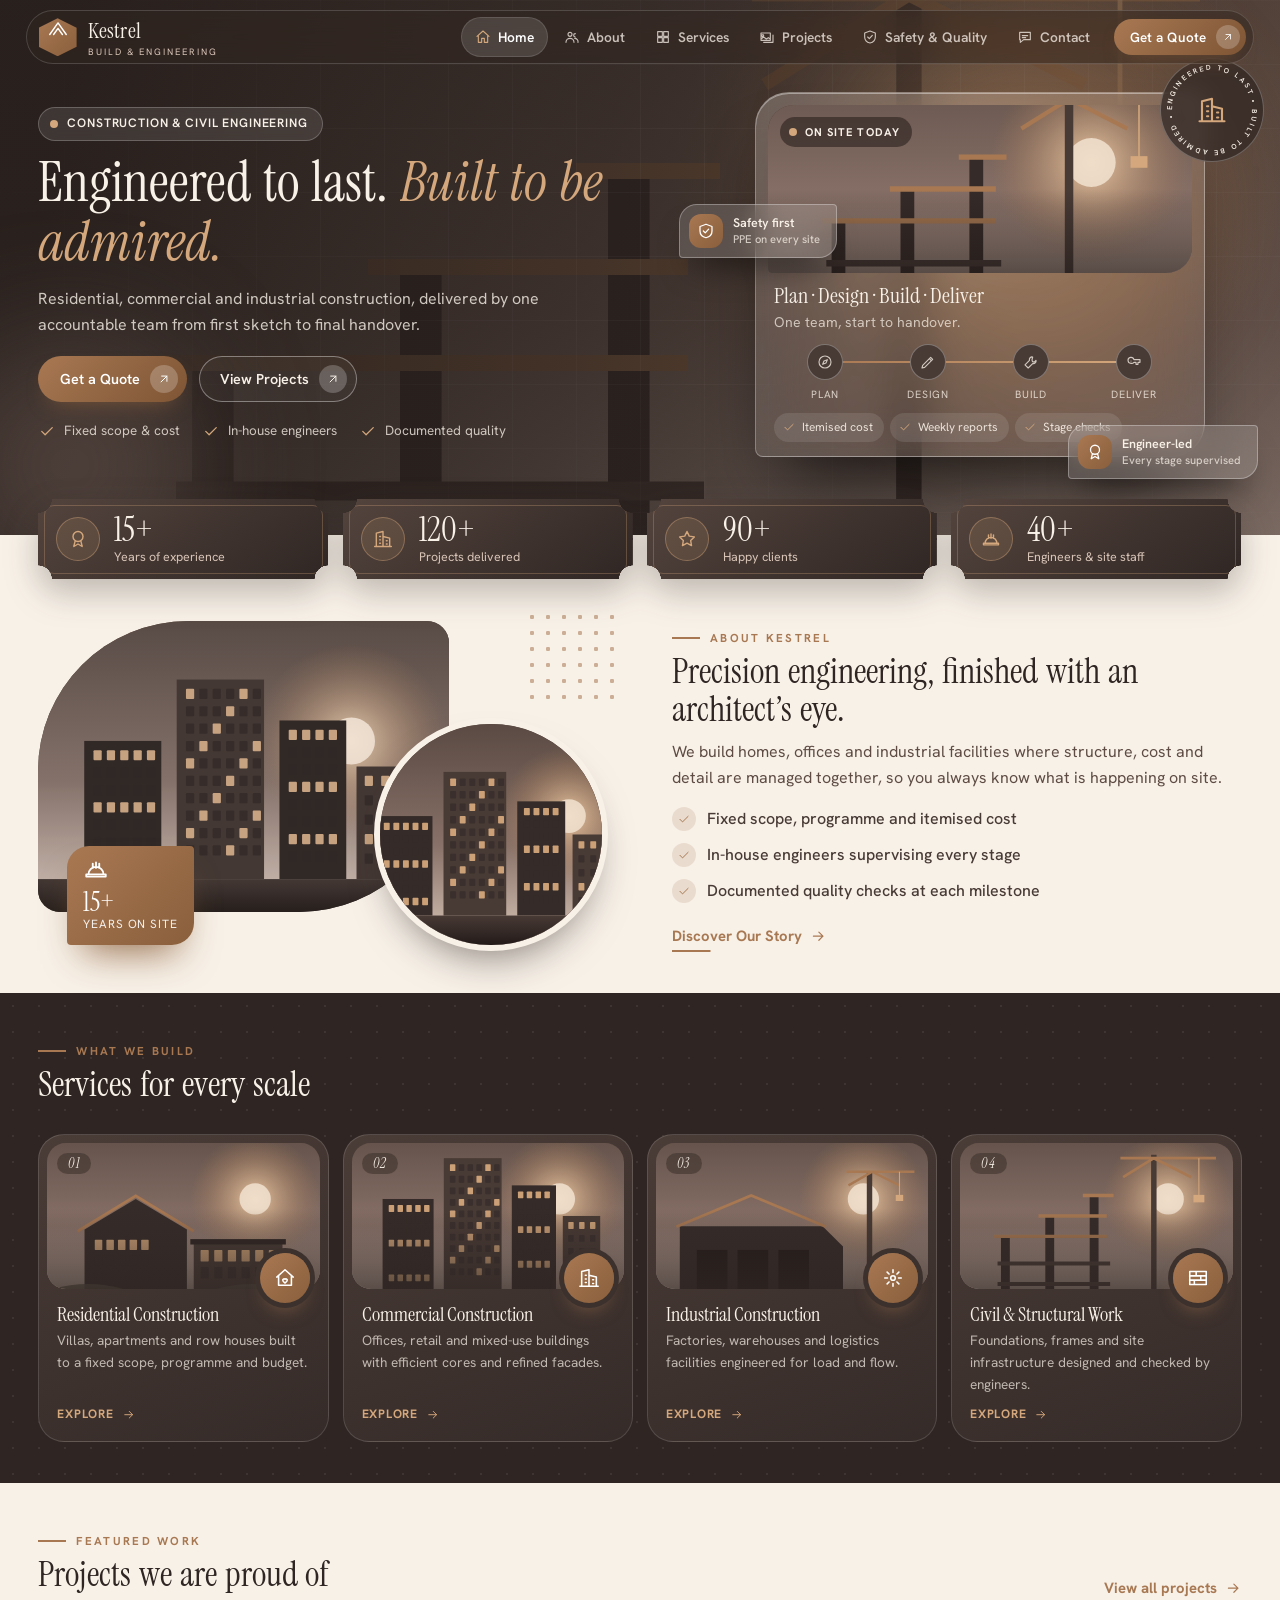
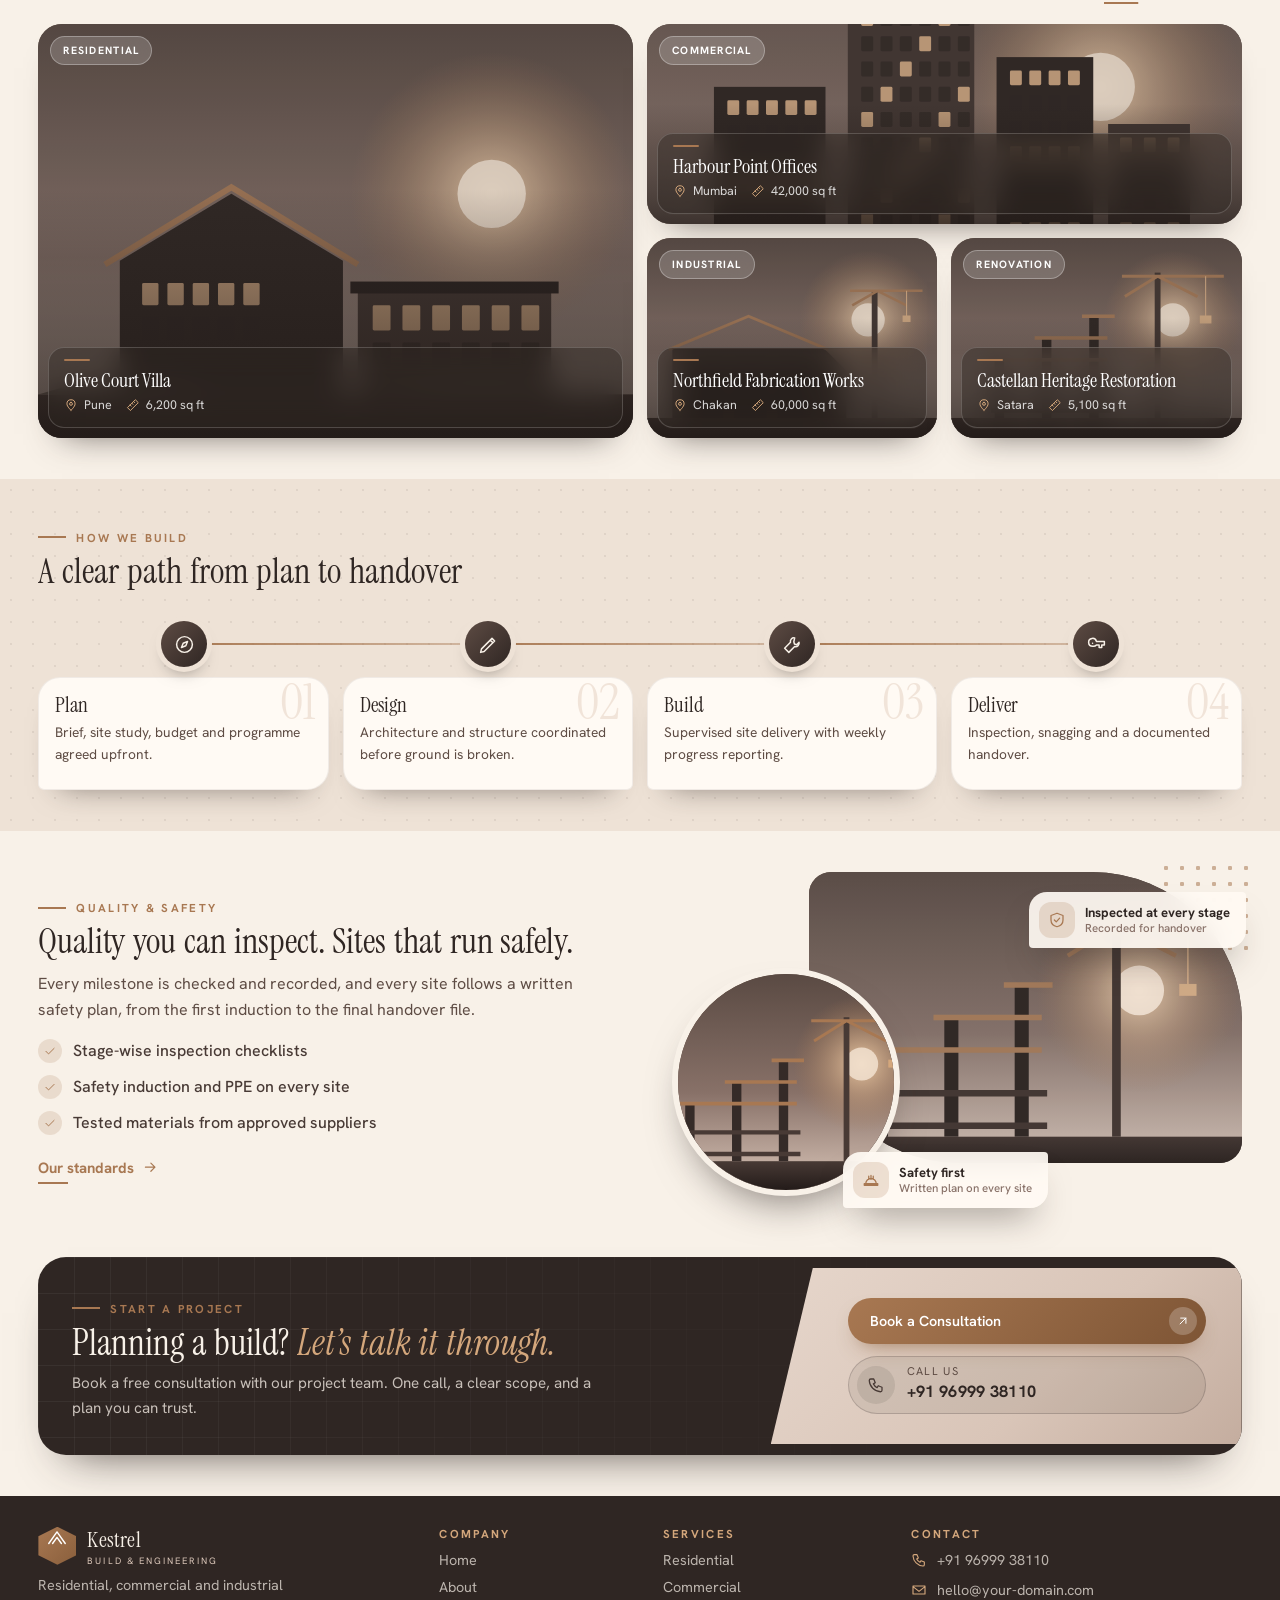
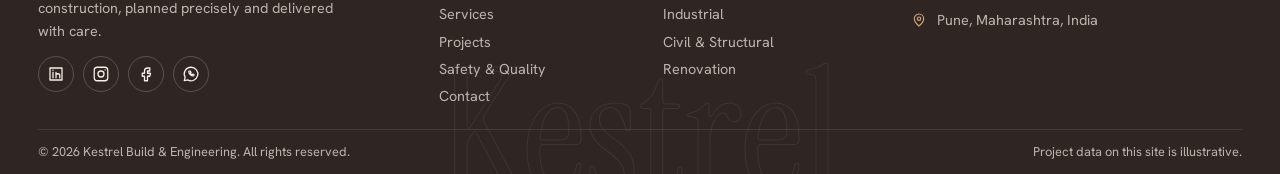
==== index.html @ 5b008725 "first commit" ====
<!DOCTYPE html>
<html lang="en"><head><meta charset="utf-8"><meta name="viewport" content="width=device-width,initial-scale=1">
<title>Premium Construction &amp; Civil Engineering | Kestrel Build &amp; Engineering</title><meta name="description" content="Kestrel Build delivers residential, commercial and industrial construction with engineering precision.">
<meta name="theme-color" content="#2F2623"><link rel="icon" href="assets/icons/favicon.svg" type="image/svg+xml">
<link rel="preconnect" href="https://fonts.googleapis.com"><link rel="preconnect" href="https://fonts.gstatic.com" crossorigin>
<link href="https://fonts.googleapis.com/css2?family=Hanken+Grotesk:wght@400;500;600;700&amp;family=Instrument+Serif:ital@0;1&amp;display=swap" rel="stylesheet">
<link rel="stylesheet" href="css/style.css"><link rel="stylesheet" href="css/responsive.css"></head>
<body data-page="index"><div id="site-header"></div><main id="main">
<section class="hero"><div class="hero-bg bp" data-drift><img data-ld src="https://images.unsplash.com/photo-1541888946425-d81bb19240f5?auto=format&fit=crop&w=1800&q=80" alt="Construction site with a crane at dusk" fetchpriority="high"></div><i class="orb o1"></i><i class="orb o2"></i>
<div class="w hero-g"><div class="hero-tx"><span class="pill"><i class="dot"></i>Construction &amp; Civil Engineering</span>
<h1 data-split>Engineered to last. <em>Built to be admired.</em></h1>
<p>Residential, commercial and industrial construction, delivered by one accountable team from first sketch to final handover.</p>
<div class="row"><a class="btn" href="contact.html">Get a Quote <i class="bi bi-arrow-up-right"></i></a><a class="btn o" href="projects.html">View Projects <i class="bi bi-arrow-up-right"></i></a></div>
<ul class="hl"><li><i class="bi bi-check2"></i>Fixed scope &amp; cost</li><li><i class="bi bi-check2"></i>In-house engineers</li><li><i class="bi bi-check2"></i>Documented quality</li></ul></div>
<div class="hv"><div class="ring"><svg class="t" viewBox="0 0 120 120" aria-hidden="true"><defs><path id="rp" d="M60,60 m-47,0 a47,47 0 1,1 94,0 a47,47 0 1,1 -94,0"/></defs><text><textPath href="#rp" textLength="290">ENGINEERED TO LAST • BUILT TO BE ADMIRED •</textPath></text></svg><i class="bi bi-buildings"></i></div>
<aside class="hc" data-tilt><div class="hci bp"><img data-ld src="https://images.unsplash.com/photo-1581094794329-c8112a89af12?auto=format&fit=crop&w=800&q=80" alt="Engineers reviewing plans on site" class="fill"><span class="live"><i class="dot"></i>On site today</span></div>
<div class="hcb"><h3>Plan &middot; Design &middot; Build &middot; Deliver</h3><p>One team, start to handover.</p>
<div class="trk"><span><i class="bi bi-compass"></i>Plan</span><span><i class="bi bi-pencil-ruler"></i>Design</span><span><i class="bi bi-tools"></i>Build</span><span><i class="bi bi-key"></i>Deliver</span></div>
<ul class="chs"><li><i class="bi bi-check2"></i>Itemised cost</li><li><i class="bi bi-check2"></i>Weekly reports</li><li><i class="bi bi-check2"></i>Stage checks</li></ul></div></aside>
<div class="fc f1"><i class="bi bi-shield-check"></i><div>Safety first<small>PPE on every site</small></div></div><div class="fc f2"><i class="bi bi-award"></i><div>Engineer-led<small>Every stage supervised</small></div></div></div></div></section>
<section class="stats"><div class="w"><div class="sg"><div class="st" data-r><i class="bi bi-award"></i><div><b data-count="15" data-suffix="+">0</b><span>Years of experience</span></div></div><div class="st" data-r><i class="bi bi-buildings"></i><div><b data-count="120" data-suffix="+">0</b><span>Projects delivered</span></div></div><div class="st" data-r><i class="bi bi-star"></i><div><b data-count="90" data-suffix="+">0</b><span>Happy clients</span></div></div><div class="st" data-r><i class="bi bi-hard-hat"></i><div><b data-count="40" data-suffix="+">0</b><span>Engineers &amp; site staff</span></div></div></div></div></section><section class="sec"><div class="w two"><div class="cm"><div class="m bp" data-r><img data-ld src="https://images.unsplash.com/photo-1503387762-592deb58ef4e?auto=format&fit=crop&w=900&q=80" alt="Construction team reviewing a building site" loading="lazy"></div><div class="s bp" data-r><img data-ld src="https://images.unsplash.com/photo-1531834685032-c34bf0d84c77?auto=format&fit=crop&w=500&q=80" alt="Scaffolding and steel on a building site" loading="lazy"></div><div class="bdg"><i class="bi bi-hard-hat"></i><b>15+</b><small>Years on site</small></div></div>
<div><span class="eb">About Kestrel</span><h2 data-split>Precision engineering, finished with an architect&rsquo;s eye.</h2>
<p>We build homes, offices and industrial facilities where structure, cost and detail are managed together, so you always know what is happening on site.</p>
<ul class="tk"><li><i class="bi bi-check2"></i> Fixed scope, programme and itemised cost</li><li><i class="bi bi-check2"></i> In-house engineers supervising every stage</li><li><i class="bi bi-check2"></i> Documented quality checks at each milestone</li></ul><a class="lnk" href="about.html">Discover Our Story <i class="bi bi-arrow-right"></i></a></div></div></section>
<section class="sec dk"><div class="w"><div class="hd"><div><span class="eb">What we build</span><h2 data-split>Services for every scale</h2></div></div><ul class="sh"><li class="sc" data-r><a href="services.html"><span class="im bp"><img data-ld src="https://images.unsplash.com/photo-1600585154340-be6161a56a0c?auto=format&fit=crop&w=600&q=80" alt="Modern residential villa" loading="lazy"><em class="no">01</em></span><span class="ic"><i class="bi bi-house-heart"></i></span><h3>Residential Construction</h3><p>Villas, apartments and row houses built to a fixed scope, programme and budget.</p><span class="go">Explore <i class="bi bi-arrow-right"></i></span></a></li><li class="sc" data-r><a href="services.html"><span class="im bp"><img data-ld src="https://images.unsplash.com/photo-1486406146926-c627a92ad1ab?auto=format&fit=crop&w=600&q=80" alt="Glass commercial towers" loading="lazy"><em class="no">02</em></span><span class="ic"><i class="bi bi-buildings"></i></span><h3>Commercial Construction</h3><p>Offices, retail and mixed-use buildings with efficient cores and refined facades.</p><span class="go">Explore <i class="bi bi-arrow-right"></i></span></a></li><li class="sc" data-r><a href="services.html"><span class="im bp"><img data-ld src="https://images.unsplash.com/photo-1565008447742-97f6f38c985c?auto=format&fit=crop&w=600&q=80" alt="Industrial steel structure" loading="lazy"><em class="no">03</em></span><span class="ic"><i class="bi bi-gear-wide-connected"></i></span><h3>Industrial Construction</h3><p>Factories, warehouses and logistics facilities engineered for load and flow.</p><span class="go">Explore <i class="bi bi-arrow-right"></i></span></a></li><li class="sc" data-r><a href="services.html"><span class="im bp"><img data-ld src="https://images.unsplash.com/photo-1504307651254-35680f356dfd?auto=format&fit=crop&w=600&q=80" alt="Civil works on site" loading="lazy"><em class="no">04</em></span><span class="ic"><i class="bi bi-bricks"></i></span><h3>Civil & Structural Work</h3><p>Foundations, frames and site infrastructure designed and checked by engineers.</p><span class="go">Explore <i class="bi bi-arrow-right"></i></span></a></li></ul></div></section><section class="sec"><div class="w"><div class="hd"><div><span class="eb">Featured work</span><h2 data-split>Projects we are proud of</h2></div><a class="lnk" href="projects.html">View all projects <i class="bi bi-arrow-right"></i></a></div><div class="pf" id="pfeat"></div></div></section><section class="sec band2"><div class="w"><div class="hd"><div><span class="eb">How we build</span><h2 data-split>A clear path from plan to handover</h2></div></div><div class="flow" style="--n:4"><div class="fs" style="--i:0"><div class="nm"><i class="bi bi-compass"></i></div><div class="fcd sp"><span class="big">01</span><h3>Plan</h3><p>Brief, site study, budget and programme agreed upfront.</p></div></div><div class="fs" style="--i:1"><div class="nm"><i class="bi bi-pencil-ruler"></i></div><div class="fcd sp"><span class="big">02</span><h3>Design</h3><p>Architecture and structure coordinated before ground is broken.</p></div></div><div class="fs" style="--i:2"><div class="nm"><i class="bi bi-tools"></i></div><div class="fcd sp"><span class="big">03</span><h3>Build</h3><p>Supervised site delivery with weekly progress reporting.</p></div></div><div class="fs end" style="--i:3"><div class="nm"><i class="bi bi-key"></i></div><div class="fcd sp"><span class="big">04</span><h3>Deliver</h3><p>Inspection, snagging and a documented handover.</p></div></div></div></div></section><section class="sec"><div class="w two"><div><span class="eb">Quality &amp; safety</span><h2 data-split>Quality you can inspect. Sites that run safely.</h2>
<p>Every milestone is checked and recorded, and every site follows a written safety plan, from the first induction to the final handover file.</p>
<ul class="tk"><li><i class="bi bi-check2"></i> Stage-wise inspection checklists</li><li><i class="bi bi-check2"></i> Safety induction and PPE on every site</li><li><i class="bi bi-check2"></i> Tested materials from approved suppliers</li></ul><a class="lnk" href="safety-quality.html">Our standards <i class="bi bi-arrow-right"></i></a></div>
<div class="cm v4"><div class="m bp" data-r><img data-ld src="https://images.unsplash.com/photo-1534237710431-e2fc698436d0?auto=format&fit=crop&w=900&q=80" alt="Site worker in a safety helmet" loading="lazy"></div><div class="s bp" data-r><img data-ld src="https://images.unsplash.com/photo-1581091226825-a6a2a5aee158?auto=format&fit=crop&w=500&q=80" alt="Technician checking materials" loading="lazy"></div><div class="fchip" style="right:-4px;top:6%"><i class="bi bi-shield-check"></i><div>Inspected at every stage<small>Recorded for handover</small></div></div><div class="fchip" style="left:30%;bottom:-6px;animation-delay:-3s"><i class="bi bi-hard-hat"></i><div>Safety first<small>Written plan on every site</small></div></div></div></div></section>
<div data-cta></div>
<dialog class="pm" id="pm" aria-labelledby="pm-t"><div class="pm-in"><button class="x" id="pm-x" aria-label="Close project details"><i class="bi bi-x-lg"></i></button><div class="im bp"><img id="pm-img" src="assets/images/placeholder.svg" alt=""><span class="ct" id="pm-c2"></span></div><div class="pm-tx"><span class="eb in" id="pm-c"></span><h2 id="pm-t"></h2><p id="pm-d"></p><div class="tls"><div class="tl"><i class="bi bi-geo-alt"></i><span>Location<b id="pm-l"></b></span></div><div class="tl"><i class="bi bi-rulers"></i><span>Built area<b id="pm-a"></b></span></div><div class="tl"><i class="bi bi-hard-hat"></i><span>Scope of work<b id="pm-s"></b></span></div></div><a class="btn" href="contact.html">Discuss a Similar Project <i class="bi bi-arrow-up-right"></i></a></div></div></dialog></main><div id="site-footer"></div>
<script src="js/main.js"></script>
<script src="js/projects.js"></script>
</body></html>
---- css/style.css ----
/* Kestrel Build & Engineering — Vanilla / Dusty Rose / Bronze theme
   Palette: Vanilla #F8F1E8, Dusty rose #D9C5B8, Mauve taupe #887168, Bronze #A87852 (dark tones derived from mauve taupe) */
:root{--e:#2F2623;--e2:#483A35;--e3:#5E4C44;--t:#887168;--g:#D9C5B8;--c:#F8F1E8;--c2:#EEE2D6;--a:#A87852;--a2:#D4A77C;--w:1400px;--r:cubic-bezier(.22,1,.36,1);--sp:clamp(28px,3.2vw,44px)}
*,*::before,*::after{box-sizing:border-box;margin:0;padding:0}
html{scroll-behavior:smooth;-webkit-text-size-adjust:100%}
body{font-family:'Hanken Grotesk',system-ui,-apple-system,Segoe UI,sans-serif;background:var(--c);color:var(--e3);line-height:1.62;overflow-x:hidden;-webkit-font-smoothing:antialiased}
img{display:block;max-width:100%}a{color:inherit;text-decoration:none}ul{list-style:none}button{font:inherit;color:inherit}
h1,h2,h3{font-family:'Instrument Serif',Georgia,'Times New Roman',serif;font-weight:400;line-height:1.1;color:var(--e)}
.w{max-width:var(--w);margin:0 auto;padding:0 clamp(16px,3vw,44px)}
.sk{position:absolute;left:-999px;top:8px;z-index:99;background:var(--a);color:#fff;padding:8px 14px;border-radius:8px}.sk:focus{left:8px}
.ico{display:inline-flex;width:1.1em;height:1.1em;flex:none}.ico svg{width:100%;height:100%}
.pgb{position:fixed;top:0;left:0;height:3px;width:100%;background:linear-gradient(90deg,var(--a),var(--a2));transform-origin:0 50%;transform:scaleX(var(--p,0));z-index:90}
/* image frames: blueprint fallback shows if a photo cannot load */
.bp{background-color:#3A2F2B;background-image:linear-gradient(rgba(255,255,255,.06) 1px,transparent 1px),linear-gradient(90deg,rgba(255,255,255,.06) 1px,transparent 1px),radial-gradient(circle at 30% 25%,rgba(168,120,82,.45),transparent 62%);background-size:26px 26px,26px 26px,100% 100%}
img[data-ld]{transition:opacity .7s,transform 1.1s var(--r),filter .6s}
.js img[data-ld]:not(.ok){opacity:0}
.fill{position:absolute;inset:0;width:100%;height:100%;object-fit:cover}
/* keyframes */
@keyframes up{from{opacity:0;translate:0 26px}to{opacity:1;translate:0 0}}
@keyframes rise{from{opacity:0;translate:0 34px}to{opacity:1;translate:0 0}}
@keyframes lft{from{opacity:0;translate:50px 0}to{opacity:1;translate:0 0}}
@keyframes float{0%,100%{translate:0 0}50%{translate:0 -12px}}
@keyframes spin{to{rotate:360deg}}
@keyframes pulse{0%{box-shadow:0 0 0 0 rgba(212,167,124,.7)}70%{box-shadow:0 0 0 12px rgba(212,167,124,0)}100%{box-shadow:0 0 0 0 rgba(212,167,124,0)}}
@keyframes pop{from{opacity:0;transform:translateY(30px) scale(.94)}to{opacity:1;transform:none}}
@keyframes sweep{from{width:0}to{width:100%}}
@keyframes drift{0%,100%{translate:0 0;scale:1}50%{translate:30px -24px;scale:1.12}}
/* buttons + links */
.btn{--tx:0px;--ty:0px;position:relative;display:inline-flex;align-items:center;justify-content:center;gap:10px;padding:12px 12px 12px 24px;border-radius:999px;border:0;background:linear-gradient(135deg,var(--a),#8A5F3C);color:#fff;font:600 .93rem 'Hanken Grotesk',sans-serif;cursor:pointer;overflow:hidden;transform:translate(var(--tx),var(--ty));transition:box-shadow .4s,transform .35s var(--r),border-color .3s,background .3s;box-shadow:0 12px 26px -12px rgba(168,120,82,.9)}
.btn .ico{width:30px;height:30px;padding:7px;border-radius:50%;background:rgba(255,255,255,.22);transition:transform .5s var(--r),background .3s}
.btn::after{content:"";position:absolute;inset:0;background:linear-gradient(105deg,transparent 35%,rgba(255,255,255,.42) 50%,transparent 65%);transform:translateX(-130%)}
.btn:hover::after{transform:translateX(130%);transition:transform .8s}
.btn:hover{box-shadow:0 18px 36px -12px rgba(168,120,82,1)}.btn:hover .ico{transform:rotate(45deg);background:rgba(255,255,255,.38)}
.btn.o{background:transparent;border:1.5px solid rgba(255,255,255,.38);color:var(--c);box-shadow:none;padding:11px 12px 11px 22px}
.btn.o:hover{background:rgba(255,255,255,.1);border-color:var(--a2)}
.btn.sm{padding:7px 7px 7px 18px;font-size:.84rem}.btn.sm .ico{width:26px;height:26px;padding:6px}
.btn:disabled{opacity:.7;cursor:wait}
.lnk{position:relative;display:inline-flex;align-items:center;gap:8px;font-weight:700;font-size:.93rem;color:var(--a);padding-bottom:4px}
.lnk::after{content:"";position:absolute;left:0;right:0;bottom:0;height:2px;background:currentColor;transform:scaleX(.25);transform-origin:0;transition:transform .5s var(--r)}
.lnk:hover::after{transform:none}.lnk .ico{transition:transform .4s var(--r)}.lnk:hover .ico{transform:translateX(6px)}
.eb{display:inline-flex;align-items:center;gap:10px;font:700 .72rem 'Hanken Grotesk',sans-serif;letter-spacing:.2em;text-transform:uppercase;color:var(--a);margin-bottom:10px}
.eb::before{content:"";width:28px;height:2px;background:currentColor;transform-origin:0;transition:transform .9s var(--r)}
.js .eb:not(.in)::before{transform:scaleX(0)}
.sw{display:inline-block;overflow:hidden;vertical-align:top;padding:0 .05em .14em 0;margin-bottom:-.14em}
.sw>span{display:inline-block;transition:transform .95s var(--r);transition-delay:calc(var(--i,0)*55ms)}
.js [data-split]:not(.in) .sw>span{transform:translateY(115%)}
/* reveal system (animation based so hover transforms never conflict) */
.js [data-r]:not(.in){opacity:0}
.js [data-r].in{animation:rise .9s var(--r) both;animation-delay:calc(var(--i,0)*90ms)}
/* ===== HEADER ===== */
.hdr{position:fixed;inset:12px 0 auto;z-index:70;display:flex;justify-content:center;padding:0 14px;pointer-events:none}
.nv{pointer-events:auto;display:flex;align-items:center;justify-content:space-between;gap:20px;width:min(1120px,100%);padding:7px 8px 7px 12px;border-radius:999px;background:rgba(47,38,35,.5);backdrop-filter:blur(18px) saturate(1.5);-webkit-backdrop-filter:blur(18px) saturate(1.5);border:1px solid rgba(255,255,255,.16);transition:background .4s,box-shadow .4s,padding .4s}
.hdr.s .nv{background:rgba(47,38,35,.92);box-shadow:0 18px 44px -14px rgba(0,0,0,.6);padding-block:5px}
.lg{display:flex;align-items:center;gap:11px;color:var(--c)}
.mk{display:grid;place-items:center;width:42px;height:42px;background:linear-gradient(135deg,var(--a),#8A5F3C);clip-path:polygon(50% 0,100% 25%,100% 75%,50% 100%,0 75%,0 25%);color:#fff;transition:transform .7s var(--r)}
.lg:hover .mk{transform:rotate(60deg)}.mk svg{width:22px;height:22px;transition:transform .7s var(--r)}.lg:hover .mk svg{transform:rotate(-60deg)}
.lg span{display:flex;flex-direction:column;line-height:1}.lg b{font:400 1.45rem 'Instrument Serif',serif;letter-spacing:.01em}.lg small{font-size:.58rem;letter-spacing:.22em;text-transform:uppercase;color:var(--g);margin-top:3px}
.lk{position:relative;display:flex;align-items:center;gap:2px}
.lk>a:not(.btn){position:relative;z-index:1;display:flex;align-items:center;gap:7px;padding:9px 14px;border-radius:999px;font-size:.86rem;font-weight:600;color:rgba(248,241,232,.76);transition:color .3s}
.lk>a:not(.btn) .ico{width:16px;height:16px;transition:transform .45s var(--r),color .3s}
.lk>a:not(.btn):hover,.lk>a.on{color:#fff}.lk>a:not(.btn):hover .ico{transform:translateY(-3px) rotate(-8deg);color:var(--a2)}.lk>a.on .ico{color:var(--a2)}
.ind{position:absolute;z-index:0;top:0;left:0;height:100%;border-radius:999px;background:rgba(255,255,255,.13);box-shadow:inset 0 0 0 1px rgba(255,255,255,.12);transition:left .5s var(--r),width .5s var(--r),opacity .3s;opacity:0;pointer-events:none}
.lk .btn{margin-left:8px}
.bg{display:none;position:relative;width:46px;height:46px;border-radius:50%;border:1px solid rgba(255,255,255,.22);background:rgba(255,255,255,.08);cursor:pointer}
.bg i{position:absolute;left:14px;right:14px;height:2px;border-radius:2px;background:var(--c);transition:transform .5s var(--r),top .5s var(--r)}.bg i:first-child{top:18px}.bg i:last-child{top:26px}
.bg[aria-expanded=true] i:first-child{top:22px;transform:rotate(45deg)}.bg[aria-expanded=true] i:last-child{top:22px;transform:rotate(-45deg)}
.mm{position:fixed;inset:0;z-index:60;display:flex;flex-direction:column;justify-content:center;gap:6px;padding:90px 30px 40px;background:radial-gradient(70% 50% at 100% 0,rgba(168,120,82,.3),transparent),var(--e);clip-path:circle(0 at calc(100% - 40px) 40px);visibility:hidden;transition:clip-path .8s var(--r),visibility 0s .8s}
.mm.o{clip-path:circle(150% at calc(100% - 40px) 40px);visibility:visible;transition:clip-path .8s var(--r)}
.mm>a:not(.btn){display:flex;align-items:center;gap:16px;padding:12px 4px;border-bottom:1px solid rgba(255,255,255,.1);font:400 1.9rem 'Instrument Serif',serif;color:var(--c);opacity:0;translate:0 24px;transition:opacity .5s,translate .6s var(--r),color .3s}
.mm>a .ico{width:30px;height:30px;padding:6px;border-radius:50%;background:rgba(168,120,82,.2);color:var(--a2)}
.mm.o>a{opacity:1;translate:0 0;transition-delay:calc(var(--i)*70ms + .25s)}.mm>a:hover,.mm>a[aria-current]{color:var(--a2)}
.mm .btn{margin-top:20px;align-self:flex-start}
/* ===== HERO (home) ===== */
.hero{position:relative;min-height:min(660px,90vh);display:flex;align-items:center;padding:116px 0 104px;color:var(--c);background:var(--e);overflow:hidden;isolation:isolate}
.hero-bg{position:absolute;inset:-5% 0;z-index:-4}.hero-bg img{width:100%;height:100%;object-fit:cover}
.hero::before{content:"";position:absolute;inset:0;z-index:-3;background:linear-gradient(100deg,rgba(38,30,27,.96) 6%,rgba(38,30,27,.78) 46%,rgba(38,30,27,.4)),radial-gradient(50% 70% at 88% 15%,rgba(168,120,82,.3),transparent 65%)}
.hero::after,.ph::after{content:"";position:absolute;inset:0;z-index:-2;background-image:linear-gradient(rgba(255,255,255,.045) 1px,transparent 1px),linear-gradient(90deg,rgba(255,255,255,.045) 1px,transparent 1px);background-size:64px 64px;-webkit-mask-image:radial-gradient(80% 90% at 70% 40%,#000,transparent);mask-image:radial-gradient(80% 90% at 70% 40%,#000,transparent)}
.orb{position:absolute;z-index:-2;border-radius:50%;filter:blur(60px);animation:drift 12s ease-in-out infinite;pointer-events:none}
.orb.o1{width:340px;height:340px;right:6%;top:8%;background:rgba(168,120,82,.35)}.orb.o2{width:260px;height:260px;left:-60px;bottom:-60px;background:rgba(136,113,104,.35);animation-delay:-5s}
.hero-g{position:relative;display:grid;grid-template-columns:1.1fr .9fr;gap:clamp(26px,4vw,60px);align-items:center}
.pill{display:inline-flex;align-items:center;gap:9px;padding:7px 15px 7px 12px;border-radius:999px;background:rgba(255,255,255,.1);border:1px solid rgba(255,255,255,.22);backdrop-filter:blur(8px);font-size:.76rem;font-weight:600;letter-spacing:.07em;text-transform:uppercase;color:var(--c);margin-bottom:16px}
.dot{width:8px;height:8px;border-radius:50%;background:var(--a2);animation:pulse 2s infinite}
.hero h1{font-size:clamp(2.5rem,5.3vw,4.45rem);color:var(--c);margin-bottom:16px}
.hero h1 em,.ph h1 em{font-style:italic;color:var(--a2)}
.hero-tx>p{max-width:510px;color:rgba(248,241,232,.8);font-size:1.04rem;margin-bottom:24px}
.hero-tx>.pill,.hero-tx>p,.hero-tx>.row,.hero-tx>.hl{animation:up .9s var(--r) both}
.hero-tx>.pill{animation-delay:.05s}.hero-tx>p{animation-delay:.55s}.hero-tx>.row{animation-delay:.7s}.hero-tx>.hl{animation-delay:.85s}
.row{display:flex;flex-wrap:wrap;gap:12px}
.hl{display:flex;flex-wrap:wrap;gap:8px 22px;margin-top:26px;font-size:.84rem;color:rgba(248,241,232,.78)}.hl li{display:flex;align-items:center;gap:8px}.hl .ico{color:var(--a2);width:18px;height:18px}
.hv{position:relative;display:flex;justify-content:center;perspective:1100px}
.hc{position:relative;width:min(100%,412px);padding:14px;border-radius:42px 8px 42px 8px;background:linear-gradient(160deg,rgba(255,255,255,.22),rgba(255,255,255,.05));border:1px solid rgba(255,255,255,.3);backdrop-filter:blur(22px) saturate(1.3);-webkit-backdrop-filter:blur(22px) saturate(1.3);box-shadow:0 44px 70px -30px rgba(0,0,0,.75),inset 0 1px 0 rgba(255,255,255,.4);transform-style:preserve-3d;transition:transform .5s var(--r),border-radius .9s var(--r);animation:lft 1.1s .3s var(--r) both}
.hc:hover{border-radius:8px 42px 8px 42px}
.hci{position:relative;height:196px;border-radius:32px 4px 32px 4px;overflow:hidden}.hci img{width:100%;height:100%;object-fit:cover}.hc:hover .hci img{transform:scale(1.09)}
.hci::after{content:"";position:absolute;inset:0;background:linear-gradient(180deg,transparent 50%,rgba(30,23,21,.6))}
.live{position:absolute;z-index:2;left:12px;top:12px;display:flex;align-items:center;gap:8px;padding:6px 12px 6px 9px;border-radius:999px;background:rgba(35,27,24,.55);backdrop-filter:blur(8px);font-size:.7rem;font-weight:700;letter-spacing:.1em;text-transform:uppercase;color:var(--c)}
.hcb{padding:16px 8px 4px}.hcb h3{font-size:1.5rem;color:var(--c)}.hcb p{font-size:.88rem;color:rgba(248,241,232,.72);margin:3px 0 14px}
.trk{position:relative;display:flex;margin-bottom:14px}.trk::before,.trk::after{content:"";position:absolute;left:12.5%;top:17px;height:2px;border-radius:2px}
.trk::before{right:12.5%;background:rgba(255,255,255,.2)}.trk::after{width:75%;background:linear-gradient(90deg,var(--a),var(--a2));animation:sweep 2.6s .9s var(--r) both;max-width:75%}
.trk span{position:relative;z-index:1;flex:1;display:flex;flex-direction:column;align-items:center;gap:6px;font-size:.66rem;letter-spacing:.09em;text-transform:uppercase;color:rgba(248,241,232,.78)}
.trk .ico{width:36px;height:36px;padding:9px;border-radius:50%;background:var(--e2);border:1px solid rgba(255,255,255,.3);transition:.4s var(--r)}.trk span:hover .ico{background:var(--a);transform:translateY(-4px) scale(1.12);border-color:var(--a2)}
.chs{display:flex;flex-wrap:wrap;gap:6px}.chs li{display:flex;align-items:center;gap:6px;padding:5px 11px 5px 8px;border-radius:999px;background:rgba(255,255,255,.1);font-size:.74rem;color:rgba(248,241,232,.9)}.chs .ico{width:14px;height:14px;color:var(--a2)}
.fc{position:absolute;z-index:3;display:flex;align-items:center;gap:10px;padding:9px 16px 9px 9px;border-radius:18px 4px 18px 4px;background:rgba(255,255,255,.15);border:1px solid rgba(255,255,255,.3);backdrop-filter:blur(14px);color:var(--c);font-size:.78rem;font-weight:600;line-height:1.25;box-shadow:0 20px 34px -16px rgba(0,0,0,.7);animation:float 5.5s ease-in-out infinite}
.fc .ico{width:34px;height:34px;padding:8px;border-radius:12px;background:linear-gradient(135deg,var(--a),#8A5F3C);color:#fff}.fc small{display:block;font-weight:500;opacity:.75;font-size:.7rem}
.fc.f1{left:-38px;top:112px}.fc.f2{right:-16px;bottom:-22px;animation-delay:-2.7s}
.ring{position:absolute;z-index:3;right:-22px;top:-34px;width:104px;height:104px;border-radius:50%;background:rgba(47,38,35,.7);backdrop-filter:blur(10px);border:1px solid rgba(255,255,255,.25);display:grid;place-items:center;color:var(--a2)}
.ring svg.t{position:absolute;inset:0;width:100%;height:100%;animation:spin 18s linear infinite;fill:var(--c);font:600 8.4px 'Hanken Grotesk',sans-serif;letter-spacing:.14em}.ring .ico{width:30px;height:30px}
/* ===== STATS ===== */
.stats{position:relative;z-index:4;margin-top:-54px}
.sg{display:grid;grid-template-columns:repeat(4,1fr);gap:16px;filter:drop-shadow(0 22px 24px rgba(47,38,35,.2))}
.st{position:relative;display:flex;align-items:center;gap:14px;padding:20px 22px;background:#FFFAF4;overflow:hidden;clip-path:polygon(0 0,calc(100% - 26px) 0,100% 26px,100% 100%,26px 100%,0 calc(100% - 26px));transition:background .5s,color .5s,transform .5s var(--r)}
.st:nth-child(even){clip-path:polygon(26px 0,100% 0,100% calc(100% - 26px),calc(100% - 26px) 100%,0 100%,0 26px)}
.st .ico{width:52px;height:52px;padding:14px;border-radius:50%;background:rgba(168,120,82,.16);color:var(--a);transition:.6s var(--r)}
.st b{display:block;font:400 2.5rem/1 'Instrument Serif',serif;color:var(--e)}.st span{display:block;font-size:.82rem;color:var(--t);margin-top:3px;line-height:1.3}
.st::after{content:"";position:absolute;left:0;bottom:0;height:3px;width:100%;background:linear-gradient(90deg,var(--a),var(--a2));transform:scaleX(0);transform-origin:0;transition:transform .6s var(--r)}
.st:hover{background:var(--e2);transform:translateY(-6px)}.st:hover b{color:var(--c)}.st:hover span{color:var(--g)}.st:hover .ico{background:var(--a);color:#fff;transform:rotate(360deg) scale(1.08)}.st:hover::after{transform:none}
/* ===== SECTIONS ===== */
.sec{position:relative;padding:var(--sp) 0}
.sec h2{font-size:clamp(1.9rem,3.3vw,2.7rem);margin-bottom:14px}.sec p{margin-bottom:12px}
.hd{display:flex;justify-content:space-between;align-items:flex-end;gap:20px;margin-bottom:30px}.hd h2{margin:0}.hd>p{max-width:300px;font-size:.9rem;margin:0}
.dk{background:var(--e);color:rgba(248,241,232,.76);overflow:hidden}.dk h2,.dk h3{color:var(--c)}
.dk::before{content:"";position:absolute;inset:0;background-image:radial-gradient(rgba(255,255,255,.07) 1.2px,transparent 1.4px);background-size:26px 26px;pointer-events:none}
.dk>.w{position:relative}
.band{background:var(--c2)}.band2{background:var(--c2);background-image:radial-gradient(rgba(72,58,53,.09) 1.2px,transparent 1.4px);background-size:24px 24px}
.two{display:grid;grid-template-columns:1fr 1fr;gap:clamp(28px,5vw,64px);align-items:center}
.tk li{display:flex;gap:11px;align-items:center;padding:7px 0;font-weight:500;color:var(--e2);transition:transform .4s var(--r)}.tk li:hover{transform:translateX(8px)}
.tk .ico{width:24px;height:24px;padding:5px;border-radius:50%;background:rgba(168,120,82,.18);color:var(--a);transition:.4s}.tk li:hover .ico{background:var(--a);color:#fff}
.tk{margin:14px 0 20px}
/* composition frames */
.cm{position:relative;height:410px}.cm .m,.cm .s{position:absolute;overflow:hidden}.cm img{width:100%;height:100%;object-fit:cover}
.cm::before{content:"";position:absolute;right:-6px;top:-12px;width:120px;height:120px;background-image:radial-gradient(var(--a) 2px,transparent 2.4px);background-size:16px 16px;opacity:.55;animation:float 7s ease-in-out infinite}
.cm .m{left:0;top:0;width:72%;height:88%;border-radius:190px 26px 190px 26px;transition:border-radius 1s var(--r),transform .8s var(--r)}
.cm:hover .m{border-radius:26px 190px 26px 190px}.cm:hover .m img{transform:scale(1.07)}
.cm .s{right:0;bottom:0;width:41%;aspect-ratio:1;border-radius:50%;border:8px solid var(--c);box-shadow:0 22px 40px -18px rgba(47,38,35,.6);transition:transform .8s var(--r)}.cm:hover .s{transform:translate(-8px,-10px) rotate(-6deg)}.band .cm .s{border-color:var(--c2)}
.bdg{position:absolute;left:5%;bottom:2%;z-index:2;display:flex;flex-direction:column;padding:14px 20px;border-radius:22px 4px 22px 4px;background:linear-gradient(135deg,var(--a),#8A5F3C);color:#fff;box-shadow:0 22px 38px -16px rgba(138,95,60,.9);animation:float 6s ease-in-out infinite}
.bdg b{font:400 2.1rem/1 'Instrument Serif',serif;color:#fff}.bdg small{font-size:.74rem;letter-spacing:.08em;text-transform:uppercase;opacity:.9}.bdg .ico{width:26px;height:26px;margin-bottom:6px}
.cm.v2 .m{left:auto;right:0;width:68%;height:86%;border-radius:26px 26px 26px 150px}.cm.v2:hover .m{border-radius:150px 26px 26px 26px}
.cm.v2 .s{left:0;right:auto;bottom:0;width:50%;aspect-ratio:4/3;border-radius:26px 100px 26px 26px;rotate:-4deg}.cm.v2:hover .s{transform:translate(8px,-8px) rotate(3deg)}.cm.v2 .bdg{left:auto;right:4%;bottom:4%}
.cm.v3 .m{border-radius:999px 999px 26px 26px;width:62%;left:19%;height:92%}.cm.v3:hover .m{border-radius:26px 26px 999px 999px}.cm.v3 .s{right:2%;bottom:6%;width:38%}
.cm.v4 .m{left:auto;right:0;width:76%;border-radius:26px 190px 26px 190px}.cm.v4:hover .m{border-radius:190px 26px 190px 26px}.cm.v4 .s{left:0;right:auto;bottom:2%;width:40%}
.stamp{position:absolute;z-index:3;right:0;top:4%;width:104px;height:104px;border-radius:50%;background:var(--e2);color:var(--c);display:grid;place-items:center;text-align:center;box-shadow:0 18px 30px -14px rgba(0,0,0,.6);animation:float 6s ease-in-out infinite}
.stamp::before{content:"";position:absolute;inset:6px;border-radius:50%;border:1.5px dashed var(--a2);animation:spin 14s linear infinite}.stamp .ico{width:30px;height:30px;color:var(--a2)}.stamp small{display:block;font-size:.58rem;letter-spacing:.14em;text-transform:uppercase;margin-top:2px}
.fchip{position:absolute;z-index:3;display:flex;align-items:center;gap:10px;padding:10px 16px 10px 10px;border-radius:18px 4px 18px 4px;background:rgba(255,250,244,.92);backdrop-filter:blur(10px);box-shadow:0 20px 36px -16px rgba(47,38,35,.55);font-weight:700;font-size:.82rem;color:var(--e);line-height:1.2;animation:float 6s ease-in-out infinite}
.fchip .ico{width:36px;height:36px;padding:9px;border-radius:12px;background:rgba(168,120,82,.2);color:var(--a)}.fchip small{display:block;font-weight:500;color:var(--t);font-size:.72rem}
/* ===== Home services (arch cards) ===== */
.sh{display:grid;grid-template-columns:repeat(4,1fr);gap:18px;padding-top:6px}
.sh>li:nth-child(even){margin-top:30px}
.sc a{position:relative;display:block;height:100%;border-radius:150px 150px 24px 24px;overflow:hidden;background:rgba(255,255,255,.06);border:1px solid rgba(255,255,255,.12);padding-bottom:22px;text-align:center;transition:transform .6s var(--r),border-color .4s,box-shadow .6s,background .4s}
.sc .im{position:relative;display:block;height:168px;overflow:hidden}.sc .im img{width:100%;height:100%;object-fit:cover}
.sc .im::after{content:"";position:absolute;inset:0;background:linear-gradient(180deg,transparent 40%,rgba(47,38,35,.85))}
.sc .no{position:absolute;z-index:2;left:50%;top:12px;translate:-50% 0;font:400 .95rem 'Instrument Serif',serif;font-style:italic;color:var(--c);letter-spacing:.1em;padding:2px 12px;border-radius:999px;background:rgba(47,38,35,.45);backdrop-filter:blur(6px)}
.sc .ic{position:relative;z-index:3;display:grid;place-items:center;width:54px;height:54px;margin:-28px auto 10px;border-radius:50%;background:linear-gradient(135deg,var(--a),#8A5F3C);color:#fff;box-shadow:0 0 0 6px var(--e),0 14px 24px -8px rgba(168,120,82,.7);transition:transform .7s var(--r)}.sc .ic .ico{width:24px;height:24px}
.sc h3{font-size:1.35rem;margin:0 16px 6px}.sc p{font-size:.88rem;margin:0 18px 14px;color:rgba(248,241,232,.7)}
.sc .go{display:inline-flex;align-items:center;gap:8px;font-size:.82rem;font-weight:700;color:var(--a2);letter-spacing:.06em;text-transform:uppercase}.sc .go .ico{transition:transform .5s var(--r)}
.sc a:hover{transform:translateY(-10px);border-color:var(--a);background:rgba(168,120,82,.1);box-shadow:0 34px 50px -26px rgba(168,120,82,.55)}.sc a:hover .im img{transform:scale(1.12)}.sc a:hover .ic{transform:rotate(360deg) scale(1.08)}.sc a:hover .go .ico{transform:translateX(6px)}
/* ===== Project cards (shared by home / projects) ===== */
.pf{display:grid;grid-template-columns:repeat(12,1fr);gap:18px}
.pf .pc:nth-child(2){margin-top:30px}
.pg{display:grid;grid-template-columns:repeat(12,1fr);gap:18px}
.pc{position:relative;display:block;height:350px;padding:0;border:0;text-align:left;cursor:pointer;overflow:hidden;background-color:#3A2F2B;border-radius:40px 8px 40px 8px;transition:border-radius .9s var(--r),transform .6s var(--r),box-shadow .6s;box-shadow:0 26px 40px -26px rgba(47,38,35,.7);isolation:isolate}
.pc:nth-child(even){border-radius:8px 40px 8px 40px}.pc:hover{border-radius:8px 40px 8px 40px;transform:translateY(-8px);box-shadow:0 38px 54px -26px rgba(47,38,35,.85)}.pc:nth-child(even):hover{border-radius:40px 8px 40px 8px}
.pc .im{position:absolute;inset:0;z-index:-2}.pc .im img{width:100%;height:100%;object-fit:cover}.pc:hover .im img{transform:scale(1.12) rotate(1deg)}
.pc::before{content:"";position:absolute;inset:0;z-index:-1;background:linear-gradient(180deg,rgba(35,27,24,.05) 30%,rgba(35,27,24,.9));transition:opacity .5s}
.pc::after{content:"";position:absolute;z-index:-1;inset:0;background:radial-gradient(240px circle at var(--mx,50%) var(--my,50%),rgba(212,167,124,.28),transparent 60%);opacity:0;transition:opacity .4s}.pc:hover::after{opacity:1}
.pc .ct{position:absolute;left:16px;top:16px;padding:6px 14px;border-radius:999px;background:rgba(255,255,255,.18);backdrop-filter:blur(10px);border:1px solid rgba(255,255,255,.3);font-size:.7rem;font-weight:700;letter-spacing:.12em;text-transform:uppercase;color:#fff}
.pc .ar{position:absolute;right:16px;top:16px;display:grid;place-items:center;width:44px;height:44px;border-radius:50%;background:var(--a);color:#fff;transition:transform .6s var(--r),background .3s}.pc:hover .ar{transform:rotate(45deg) scale(1.12);background:#fff;color:var(--a)}
.pc .cap{position:absolute;left:0;right:0;bottom:0;padding:18px 22px 20px;transition:transform .6s var(--r)}.pc:hover .cap{transform:translateY(-4px)}
.pc .cap::before{content:"";display:block;width:34px;height:3px;border-radius:3px;background:var(--a);margin-bottom:12px;transition:width .6s var(--r)}.pc:hover .cap::before{width:90px}
.pc h3{font-size:1.55rem;color:#fff;margin-bottom:6px}
.pc .mt{display:flex;flex-wrap:wrap;align-items:center;gap:6px 14px;font-size:.8rem;color:rgba(255,255,255,.82)}.pc .mt span{display:inline-flex;align-items:center;gap:6px}.pc .mt .ico{color:var(--a2);width:14px;height:14px}
.pc .vw{position:absolute;z-index:3;left:var(--mx,50%);top:var(--my,50%);display:grid;place-items:center;width:84px;height:84px;margin:-42px 0 0 -42px;border-radius:50%;background:rgba(255,255,255,.92);color:var(--e);font-weight:700;font-size:.78rem;letter-spacing:.1em;text-transform:uppercase;transform:scale(0);transition:transform .45s var(--r);pointer-events:none}
@media(hover:hover){.pc:hover .vw{transform:scale(1)}}
.fl{display:flex;flex-wrap:wrap;gap:10px;margin-bottom:26px}
.fl button{position:relative;padding:10px 22px;border-radius:999px;border:1.5px solid rgba(72,58,53,.2);background:transparent;cursor:pointer;font-weight:600;font-size:.88rem;color:var(--e2);transition:.4s var(--r);overflow:hidden}
.fl button:hover{border-color:var(--a);color:var(--a);transform:translateY(-3px)}.fl button[aria-pressed=true]{background:linear-gradient(135deg,var(--a),#8A5F3C);border-color:transparent;color:#fff;box-shadow:0 12px 22px -10px rgba(168,120,82,.9)}
.pc.h{display:none}
/* ===== modal ===== */
dialog.pm{margin:auto;border:0;padding:0;background:transparent;width:min(1000px,94vw);max-width:none;overflow:visible;color:var(--e3)}
dialog.pm::backdrop{background:rgba(35,27,24,.74);backdrop-filter:blur(8px)}
dialog.pm[open]{animation:pop .65s var(--r)}
.pm-in{position:relative;display:grid;grid-template-columns:1.12fr .88fr;border-radius:40px 8px 40px 8px;overflow:hidden;background:var(--c);box-shadow:0 70px 110px -34px rgba(0,0,0,.8);max-height:88vh}
.pm .im{position:relative;min-height:440px;background-color:#3A2F2B}.pm .im img{position:absolute;inset:0;width:100%;height:100%;object-fit:cover;animation:pop 1.1s var(--r)}
.pm .im::after{content:"";position:absolute;inset:0;background:linear-gradient(180deg,transparent 55%,rgba(35,27,24,.65))}
.pm .im .ct{position:absolute;z-index:2;left:20px;bottom:20px;padding:7px 16px;border-radius:999px;background:var(--a);color:#fff;font-size:.72rem;font-weight:700;letter-spacing:.14em;text-transform:uppercase}
.pm-tx{padding:36px 32px;overflow:auto}.pm-tx h2{font-size:2.1rem;margin:2px 0 12px}.pm-tx>p{margin-bottom:18px}
.tls{display:grid;gap:10px;margin-bottom:22px}.tl{display:flex;align-items:center;gap:14px;padding:12px 14px;border-radius:18px 4px 18px 4px;background:#FFFAF4;border:1px solid rgba(72,58,53,.08);transition:transform .4s var(--r),border-color .3s}
.tl:hover{transform:translateX(6px);border-color:var(--a)}.tl .ico{width:40px;height:40px;padding:10px;border-radius:50%;background:rgba(168,120,82,.16);color:var(--a)}
.tl span{font-size:.72rem;letter-spacing:.12em;text-transform:uppercase;color:var(--t);line-height:1.3}.tl b{display:block;font-size:1rem;letter-spacing:0;text-transform:none;color:var(--e);font-weight:600}
.pm .x{position:absolute;z-index:5;right:16px;top:16px;display:grid;place-items:center;width:44px;height:44px;border-radius:50%;border:1px solid rgba(255,255,255,.3);background:rgba(35,27,24,.6);backdrop-filter:blur(8px);color:#fff;cursor:pointer;transition:transform .5s var(--r),background .3s}.pm .x:hover{transform:rotate(90deg);background:var(--a)}
/* ===== Process flow ===== */
.flow{--n:4;display:grid;grid-template-columns:repeat(var(--n),1fr);gap:18px}
.fs{position:relative;display:flex;flex-direction:column;gap:14px}
.nm{position:relative;z-index:2;display:grid;place-items:center;width:56px;height:56px;margin:0 auto;border-radius:50%;color:var(--c);background:linear-gradient(135deg,var(--e3),var(--e));box-shadow:0 0 0 6px var(--c2),0 14px 22px -8px rgba(0,0,0,.55);transition:transform .6s var(--r),background .4s}.nm .ico{width:24px;height:24px}
.fs:hover .nm{transform:scale(1.14) rotate(-8deg);background:linear-gradient(135deg,var(--a),#8A5F3C)}
.fs.end .nm{background:linear-gradient(135deg,var(--a),#8A5F3C)}.fs.end .nm::after{content:"";position:absolute;inset:-6px;border-radius:50%;border:2px solid var(--a);animation:pulse 2.4s infinite}
.fs:not(.end)::after{content:"";position:absolute;z-index:1;top:27px;left:50%;width:calc(100% + 18px);height:2px;background:linear-gradient(90deg,var(--a),rgba(168,120,82,.35));transform-origin:0 50%;transition:transform .9s var(--r) calc(var(--i,0)*.25s + .2s)}
.js .flow:not(.in) .fs:not(.end)::after{transform:scaleX(0)}
.js .flow:not(.in) .nm,.js .flow:not(.in) .fcd{opacity:0}
.flow.in .nm{animation:pop .7s var(--r) both;animation-delay:calc(var(--i)*.25s)}.flow.in .fcd{animation:rise .9s var(--r) both;animation-delay:calc(var(--i)*.25s + .2s)}
.fcd{position:relative;flex:1;overflow:hidden;background:#FFFAF4;border-radius:28px 28px 28px 6px;padding:22px 20px 20px;border:1px solid rgba(72,58,53,.08);box-shadow:0 18px 30px -22px rgba(47,38,35,.6);transition:transform .6s var(--r),background .5s,box-shadow .5s,border-radius .7s var(--r)}
.fs:nth-child(even) .fcd{border-radius:28px 28px 6px 28px}
.fcd::before{content:"";position:absolute;left:0;top:0;height:4px;width:100%;background:linear-gradient(90deg,var(--a),var(--a2));transform:scaleX(0);transform-origin:0;transition:transform .6s var(--r)}
.fcd .big{position:absolute;right:14px;top:-4px;font:400 4.4rem/1 'Instrument Serif',serif;color:rgba(168,120,82,.16);transition:.6s var(--r)}
.fcd h3{font-size:1.45rem;margin-bottom:6px;position:relative;transition:color .4s}.fcd p{font-size:.9rem;margin:0;position:relative;transition:color .4s}
.fcd::after{content:"";position:absolute;inset:0;background:radial-gradient(220px circle at var(--mx,50%) var(--my,50%),rgba(212,167,124,.22),transparent 60%);opacity:0;transition:opacity .4s}.fcd:hover::after{opacity:1}
.fcd:hover{transform:translateY(-10px);background:var(--e2);border-radius:6px 28px 28px 28px;box-shadow:0 30px 44px -22px rgba(47,38,35,.8)}.fs:nth-child(even) .fcd:hover{border-radius:28px 6px 28px 28px}.fcd:hover::before{transform:none}.fcd:hover h3{color:var(--c)}.fcd:hover p{color:var(--g)}.fcd:hover .big{color:rgba(212,167,124,.25);transform:translateY(8px) scale(1.1)}
/* ===== CTA ===== */
.cta{padding:calc(var(--sp)*.5) 0 var(--sp)}
.cta-in{position:relative;display:grid;grid-template-columns:1.35fr .65fr;gap:28px;align-items:center;padding:clamp(28px,4.4vw,52px);border-radius:48px 10px 48px 10px;overflow:hidden;color:var(--c);background:radial-gradient(60% 120% at 100% 0,rgba(168,120,82,.5),transparent 60%),linear-gradient(135deg,#382E2A,#1F1816);box-shadow:0 50px 80px -40px rgba(47,38,35,.9);isolation:isolate;transition:border-radius 1s var(--r)}
.cta-in:hover{border-radius:10px 48px 10px 48px}
.cta-in::before{content:"";position:absolute;inset:0;z-index:-1;background-image:linear-gradient(rgba(255,255,255,.05) 1px,transparent 1px),linear-gradient(90deg,rgba(255,255,255,.05) 1px,transparent 1px);background-size:44px 44px;-webkit-mask-image:linear-gradient(90deg,transparent,#000);mask-image:linear-gradient(90deg,transparent,#000)}
.sh1,.sh2{position:absolute;z-index:-1;border:2px solid rgba(212,167,124,.35);pointer-events:none}
.sh1{width:190px;height:190px;right:-50px;bottom:-70px;border-radius:50%;animation:spin 22s linear infinite;border-style:dashed}.sh2{width:90px;height:90px;right:34%;top:-34px;border-radius:18px;rotate:20deg;animation:float 6s ease-in-out infinite}
.cta h2{color:var(--c);font-size:clamp(1.8rem,3.2vw,2.7rem);margin-bottom:10px}.cta h2 em{font-style:italic;color:var(--a2)}.cta p{color:rgba(248,241,232,.76);margin:0;max-width:520px}
.cta-act{display:flex;flex-direction:column;gap:12px;align-items:stretch}
.cta-act .btn{justify-content:space-between}
.tel{display:flex;align-items:center;gap:12px;padding:10px 16px 10px 10px;border-radius:999px;background:rgba(255,255,255,.1);border:1px solid rgba(255,255,255,.22);backdrop-filter:blur(8px);transition:.4s var(--r)}
.tel .ico{width:40px;height:40px;padding:10px;border-radius:50%;background:rgba(212,167,124,.25);color:var(--a2);transition:.5s var(--r)}.tel span{display:block;font-size:.7rem;letter-spacing:.12em;text-transform:uppercase;color:var(--g);line-height:1.2}.tel b{font-size:1.02rem;color:var(--c);letter-spacing:.02em}
.tel:hover{background:rgba(255,255,255,.18);transform:translateX(6px)}.tel:hover .ico{background:var(--a);color:#fff;transform:rotate(-14deg) scale(1.1)}
/* ===== FOOTER ===== */
.ft{position:relative;background:var(--e);color:rgba(248,241,232,.7);padding:46px 0 16px;overflow:hidden;font-size:.9rem}
.fg{position:relative;z-index:1;display:grid;grid-template-columns:1.5fr .8fr .9fr 1.3fr;gap:30px}
.ft p{margin:12px 0 16px;max-width:300px}.ft h4{font:700 .72rem 'Hanken Grotesk',sans-serif;letter-spacing:.2em;text-transform:uppercase;color:var(--a2);margin-bottom:12px}
.ft li{margin-bottom:6px}.ft li a{display:inline-flex;align-items:center;gap:0;transition:transform .4s var(--r),color .3s}.ft li a:hover{color:var(--a2);transform:translateX(7px)}
.ft .ci2 li{display:flex;gap:10px;align-items:flex-start;margin-bottom:9px}.ft .ci2 .ico{color:var(--a2);margin-top:3px;width:16px;height:16px}.ft .ci2 a:hover{transform:none}
.so{display:flex;gap:9px}.so a{display:grid;place-items:center;width:40px;height:40px;border-radius:50%;border:1px solid rgba(255,255,255,.2);color:var(--c);transition:.5s var(--r)}.so a .ico{width:18px;height:18px}
.so a:hover{background:var(--a);border-color:var(--a);transform:translateY(-5px) rotate(360deg)}
.wmk{position:absolute;left:50%;bottom:-.3em;translate:-50% 0;font:400 clamp(6rem,19vw,15rem)/1 'Instrument Serif',serif;color:transparent;-webkit-text-stroke:1px rgba(255,255,255,.07);pointer-events:none;white-space:nowrap}
.fbm{position:relative;z-index:1;display:flex;justify-content:space-between;flex-wrap:wrap;gap:8px;margin-top:26px;padding-top:16px;border-top:1px solid rgba(255,255,255,.1);font-size:.8rem}
.top{position:fixed;right:18px;bottom:18px;z-index:60;display:grid;place-items:center;width:46px;height:46px;border-radius:50%;border:0;background:linear-gradient(135deg,var(--a),#8A5F3C);color:#fff;cursor:pointer;opacity:0;translate:0 20px;pointer-events:none;transition:.5s var(--r);box-shadow:0 14px 26px -10px rgba(168,120,82,.9)}.top.v{opacity:1;translate:0 0;pointer-events:auto}.top:hover{transform:translateY(-5px)}
/* ===== PAGE HERO (inner pages) ===== */
.ph{position:relative;padding:118px 0 74px;color:var(--c);background:var(--e);overflow:hidden;isolation:isolate;clip-path:polygon(0 0,100% 0,100% calc(100% - 30px),0 100%)}
.ph-bg{position:absolute;inset:-6% 0;z-index:-4}.ph-bg img{width:100%;height:100%;object-fit:cover}
.ph::before{content:"";position:absolute;inset:0;z-index:-3;background:linear-gradient(100deg,rgba(38,30,27,.95) 8%,rgba(38,30,27,.74) 50%,rgba(38,30,27,.45)),radial-gradient(50% 80% at 90% 10%,rgba(168,120,82,.32),transparent 65%)}
.ph-g{display:grid;grid-template-columns:1.2fr .8fr;gap:34px;align-items:center}
.crumb{display:inline-flex;align-items:center;gap:9px;padding:6px 14px;border-radius:999px;background:rgba(255,255,255,.1);border:1px solid rgba(255,255,255,.2);backdrop-filter:blur(8px);font-size:.78rem;font-weight:600;letter-spacing:.05em;margin-bottom:14px;animation:up .8s var(--r) both}.crumb a{color:var(--g);transition:color .3s}.crumb a:hover{color:var(--a2)}.crumb .ico{width:12px;height:12px;color:var(--a2)}
.ph h1{font-size:clamp(2.1rem,4.4vw,3.6rem);color:var(--c);margin-bottom:12px}.ph-tx>p{max-width:500px;color:rgba(248,241,232,.8);font-size:1.02rem;animation:up .9s .5s var(--r) both}
.phc{position:relative;justify-self:end;width:min(100%,340px);padding:12px;border-radius:34px 6px 34px 6px;background:linear-gradient(160deg,rgba(255,255,255,.2),rgba(255,255,255,.05));border:1px solid rgba(255,255,255,.28);backdrop-filter:blur(18px);box-shadow:0 36px 56px -28px rgba(0,0,0,.8);animation:lft 1s .3s var(--r) both,float 7s 1.4s ease-in-out infinite;transition:border-radius .9s var(--r)}
.phc:hover{border-radius:6px 34px 6px 34px}
.phc li{display:flex;align-items:center;gap:13px;padding:11px 12px;border-radius:20px 4px 20px 4px;transition:background .4s,transform .5s var(--r)}.phc li:hover{background:rgba(255,255,255,.13);transform:translateX(6px)}
.phc .ico{width:42px;height:42px;padding:11px;border-radius:50%;background:linear-gradient(135deg,var(--a),#8A5F3C);color:#fff;transition:transform .6s var(--r)}.phc li:hover .ico{transform:rotate(360deg)}
.phc b{display:block;font:400 1.5rem/1.05 'Instrument Serif',serif;color:var(--c)}.phc span{font-size:.76rem;letter-spacing:.06em;text-transform:uppercase;color:var(--g)}
.phr{position:absolute;right:-26px;top:-26px;width:74px;height:74px;border-radius:50%;border:2px dashed rgba(212,167,124,.55);animation:spin 16s linear infinite}
/* ===== About ===== */
.vm{background:var(--e)}.vm .bgi{position:absolute;inset:0;opacity:.2}.vm .bgi img{width:100%;height:100%;object-fit:cover}.vm::before{z-index:1}.vm .w{z-index:2}
.g2{display:grid;grid-template-columns:1fr 1fr;gap:22px}
.vmc{position:relative;overflow:hidden;padding:34px 32px 32px;border-radius:70px 14px 70px 14px;background:linear-gradient(150deg,rgba(255,255,255,.14),rgba(255,255,255,.04));border:1px solid rgba(255,255,255,.2);backdrop-filter:blur(16px);transition:transform .7s var(--r),border-radius 1s var(--r),border-color .4s;transform-style:preserve-3d}
.vmc:nth-child(2){border-radius:14px 70px 14px 70px}.vmc:hover{border-radius:14px 70px 14px 70px;border-color:var(--a2)}.vmc:nth-child(2):hover{border-radius:70px 14px 70px 14px}
.vmc::after{content:"";position:absolute;inset:0;background:radial-gradient(280px circle at var(--mx,50%) var(--my,50%),rgba(212,167,124,.25),transparent 60%);opacity:0;transition:opacity .4s;pointer-events:none}.vmc:hover::after{opacity:1}
.vic{position:relative;display:grid;place-items:center;width:72px;height:72px;border-radius:50%;background:linear-gradient(135deg,var(--a),#8A5F3C);color:#fff;margin-bottom:18px;box-shadow:0 18px 30px -12px rgba(168,120,82,.9)}.vic .ico{width:32px;height:32px}
.vic::before{content:"";position:absolute;inset:-9px;border-radius:50%;border:2px dashed rgba(212,167,124,.6);animation:spin 12s linear infinite}
.vmc .tag{position:absolute;right:26px;top:22px;font:italic 400 .95rem 'Instrument Serif',serif;letter-spacing:.2em;text-transform:uppercase;color:rgba(255,255,255,.4)}
.vmc h3{font-size:2.1rem;margin-bottom:8px}.vmc p{margin:0;color:rgba(248,241,232,.82);position:relative}.vmc .wm{position:absolute;right:-14px;bottom:-24px;width:170px;height:170px;color:rgba(255,255,255,.06);transition:transform .9s var(--r)}.vmc:hover .wm{transform:rotate(-12deg) scale(1.15)}.vmc .wm svg{stroke-width:1}
.vmc .ln{position:absolute;left:0;bottom:0;height:4px;width:100%;background:linear-gradient(90deg,var(--a),var(--a2));transform:scaleX(0);transform-origin:0;transition:transform .7s var(--r)}.vmc:hover .ln{transform:none}
.vlg{display:grid;grid-template-columns:repeat(4,1fr);gap:16px}
.vl{position:relative;overflow:hidden;padding:26px 22px 24px;background:#FFFAF4;clip-path:polygon(0 0,calc(100% - 30px) 0,100% 30px,100% 100%,30px 100%,0 calc(100% - 30px));transition:transform .6s var(--r),background .5s}
.vl:nth-child(even){clip-path:polygon(30px 0,100% 0,100% calc(100% - 30px),calc(100% - 30px) 100%,0 100%,0 30px)}
.vl .n{position:absolute;right:20px;top:10px;font:400 3.6rem/1 'Instrument Serif',serif;color:rgba(168,120,82,.18);transition:.6s var(--r)}
.vl .hx{display:grid;place-items:center;width:58px;height:64px;margin-bottom:14px;background:linear-gradient(135deg,rgba(168,120,82,.25),rgba(168,120,82,.1));color:var(--a);clip-path:polygon(50% 0,100% 25%,100% 75%,50% 100%,0 75%,0 25%);transition:.7s var(--r)}.vl .hx .ico{width:26px;height:26px}
.vl h3{font-size:1.45rem;margin-bottom:6px;transition:color .4s}.vl p{font-size:.9rem;margin:0;transition:color .4s}
.vl::after{content:"";position:absolute;left:0;bottom:0;height:5px;width:100%;background:linear-gradient(90deg,var(--a),var(--a2));transform:scaleX(0);transform-origin:0;transition:transform .6s var(--r)}
.vl:hover{background:var(--e2);transform:translateY(-8px)}.vl:hover h3{color:var(--c)}.vl:hover p{color:var(--g)}.vl:hover .hx{background:var(--a);color:#fff;transform:rotateY(360deg)}.vl:hover .n{color:rgba(212,167,124,.3);transform:translateY(6px)}.vl:hover::after{transform:none}
.tmg{display:grid;grid-template-columns:repeat(3,1fr);gap:20px}
.ld{position:relative;text-align:center;padding:12px 12px 22px;background:#FFFAF4;border-radius:170px 170px 26px 26px;border:1px solid rgba(72,58,53,.08);box-shadow:0 22px 34px -26px rgba(47,38,35,.7);transition:transform .6s var(--r),box-shadow .6s,border-radius .8s var(--r)}
.ld:hover{transform:translateY(-10px);box-shadow:0 36px 50px -26px rgba(47,38,35,.85);border-radius:26px 26px 26px 26px}
.ld .po{position:relative;height:250px;border-radius:160px 160px 18px 18px;overflow:hidden;margin-bottom:16px;transition:border-radius .8s var(--r)}.ld:hover .po{border-radius:18px}
.ld .po img{width:100%;height:100%;object-fit:cover;object-position:top;filter:grayscale(.55) contrast(1.02)}.ld:hover .po img{transform:scale(1.08);filter:none}
.ld .po::after{content:"";position:absolute;inset:0;background:linear-gradient(180deg,transparent 55%,rgba(47,38,35,.55))}
.so2{position:absolute;z-index:3;left:0;right:0;bottom:12px;display:flex;justify-content:center;gap:8px;translate:0 70px;opacity:0;transition:.6s var(--r)}.ld:hover .so2{translate:0 0;opacity:1}
.so2 a{display:grid;place-items:center;width:38px;height:38px;border-radius:50%;background:#fff;color:var(--e);transition:.4s var(--r)}.so2 a:hover{background:var(--a);color:#fff;transform:translateY(-4px) scale(1.1)}.so2 .ico{width:17px;height:17px}
.ld h3{font-size:1.5rem}.ld .role{font-size:.82rem;font-weight:700;letter-spacing:.1em;text-transform:uppercase;color:var(--a);margin:2px 0 0}
.ld .bd{display:inline-block;margin-top:10px;padding:4px 14px;border-radius:999px;background:var(--c2);font-size:.76rem;color:var(--e3)}
/* ===== Services bento ===== */
.bn{display:grid;grid-template-columns:repeat(12,1fr);gap:16px}
.bc{position:relative;display:flex;flex-direction:column;justify-content:flex-end;height:340px;padding:22px 24px;color:var(--c);overflow:hidden;isolation:isolate;border-radius:36px 6px 36px 6px;background-color:#3A2F2B;transition:border-radius 1s var(--r),transform .6s var(--r),box-shadow .6s;box-shadow:0 26px 40px -28px rgba(47,38,35,.8)}
.bc:nth-child(1){grid-column:span 7}.bc:nth-child(2){grid-column:span 5}.bc:nth-child(3){grid-column:span 5}.bc:nth-child(4){grid-column:span 7}.bc:nth-child(5){grid-column:span 6}.bc:nth-child(6){grid-column:span 6}
.bc:nth-child(even){border-radius:6px 36px 6px 36px}.bc:hover{border-radius:6px 36px 6px 36px;transform:translateY(-8px);box-shadow:0 40px 56px -28px rgba(47,38,35,.9)}.bc:nth-child(even):hover{border-radius:36px 6px 36px 6px}
.bc>img{position:absolute;inset:0;z-index:-2;width:100%;height:100%;object-fit:cover}.bc:hover>img{transform:scale(1.1)}
.bc::before{content:"";position:absolute;inset:0;z-index:-1;background:linear-gradient(180deg,rgba(35,27,24,.15) 10%,rgba(35,27,24,.92) 82%);transition:background .6s}.bc:hover::before{background:linear-gradient(180deg,rgba(35,27,24,.5),rgba(35,27,24,.95))}
.bc::after{content:"";position:absolute;inset:0;z-index:-1;background:radial-gradient(260px circle at var(--mx,50%) var(--my,50%),rgba(212,167,124,.25),transparent 60%);opacity:0;transition:opacity .4s}.bc:hover::after{opacity:1}
.bc .nb{position:absolute;right:20px;top:8px;font:400 4.6rem/1 'Instrument Serif',serif;color:transparent;-webkit-text-stroke:1px rgba(255,255,255,.4);transition:.6s var(--r)}.bc:hover .nb{-webkit-text-stroke-color:var(--a2);transform:translateY(8px)}
.bc .ic{position:absolute;left:22px;top:22px;display:grid;place-items:center;width:54px;height:54px;border-radius:18px 4px 18px 4px;background:rgba(255,255,255,.16);backdrop-filter:blur(10px);border:1px solid rgba(255,255,255,.3);transition:.6s var(--r)}.bc .ic .ico{width:26px;height:26px}.bc:hover .ic{background:var(--a);transform:rotate(360deg);border-radius:50%}
.bc h3{color:#fff;font-size:1.7rem;margin-bottom:6px}.bc>p{font-size:.92rem;color:rgba(248,241,232,.85);margin:0;max-width:430px}
.bc .rv{display:grid;grid-template-rows:0fr;transition:grid-template-rows .6s var(--r)}.bc:hover .rv{grid-template-rows:1fr}.bc .rv>div{overflow:hidden}
.bc .tk{margin:12px 0 8px;opacity:0;transition:opacity .5s .1s}.bc:hover .tk{opacity:1}.bc .tk li{color:#fff;padding:3px 0;font-size:.88rem}.bc .tk .ico{background:rgba(212,167,124,.25);color:var(--a2);width:20px;height:20px;padding:4px}
.bc .lnk{color:var(--a2)}
@media(hover:none){.bc .rv{grid-template-rows:1fr}.bc .tk{opacity:1}}
/* ===== Safety & quality ===== */
.qag{display:grid;grid-template-columns:repeat(4,1fr);gap:16px}
.qa{position:relative;overflow:hidden;padding:26px 22px 24px;background:#FFFAF4;border:1px solid rgba(72,58,53,.08);border-radius:90px 26px 26px 26px;box-shadow:0 20px 30px -24px rgba(47,38,35,.6);transition:transform .6s var(--r),background .5s,border-radius .8s var(--r),box-shadow .5s}
.qa:nth-child(2){border-radius:26px 90px 26px 26px}.qa:nth-child(3){border-radius:26px 26px 90px 26px}.qa:nth-child(4){border-radius:26px 26px 26px 90px}
.qa .ic{position:relative;display:grid;place-items:center;width:58px;height:58px;margin-bottom:16px;border-radius:50%;background:rgba(168,120,82,.16);color:var(--a);transition:.6s var(--r)}.qa .ic .ico{width:26px;height:26px}
.qa .ic::before{content:"";position:absolute;inset:-6px;border-radius:50%;border:1.5px dashed var(--a);opacity:0;transition:opacity .4s}.qa:hover .ic::before{opacity:1;animation:spin 8s linear infinite}
.qa .n{position:absolute;right:18px;top:12px;font:400 3rem/1 'Instrument Serif',serif;color:rgba(168,120,82,.18);transition:.5s}
.qa h3{font-size:1.4rem;margin-bottom:6px;transition:color .4s}.qa p{font-size:.9rem;margin:0;transition:color .4s}
.qa::after{content:"";position:absolute;left:0;bottom:0;width:100%;height:5px;background:linear-gradient(90deg,var(--a),var(--a2));transform:scaleX(0);transform-origin:0;transition:transform .6s var(--r)}
.qa:hover{transform:translateY(-10px);background:var(--e2);box-shadow:0 34px 46px -24px rgba(47,38,35,.85)}.qa:hover h3{color:var(--c)}.qa:hover p{color:var(--g)}.qa:hover .ic{background:var(--a);color:#fff;transform:scale(1.1)}.qa:hover .n{color:rgba(212,167,124,.3)}.qa:hover::after{transform:none}
.sfg{display:grid;grid-template-columns:repeat(3,1fr);gap:16px}
.sf{position:relative;overflow:hidden;padding:24px 22px 28px;color:var(--c);background:linear-gradient(160deg,rgba(255,255,255,.11),rgba(255,255,255,.03));box-shadow:inset 0 0 0 1px rgba(255,255,255,.14);clip-path:polygon(0 0,calc(100% - 32px) 0,100% 32px,100% 100%,32px 100%,0 calc(100% - 32px));transition:transform .6s var(--r),background .5s}
.sf:nth-child(even){clip-path:polygon(32px 0,100% 0,100% calc(100% - 32px),calc(100% - 32px) 100%,0 100%,0 32px)}
.sf .ic{display:grid;place-items:center;width:54px;height:54px;margin-bottom:14px;border-radius:16px 4px 16px 4px;background:rgba(212,167,124,.18);color:var(--a2);transition:.6s var(--r)}.sf .ic .ico{width:26px;height:26px}
.sf .n{position:absolute;right:42px;top:14px;font:400 .95rem 'Instrument Serif',serif;font-style:italic;letter-spacing:.2em;color:rgba(255,255,255,.4)}
.sf h3{font-size:1.4rem;margin-bottom:5px}.sf p{font-size:.9rem;margin:0;color:rgba(248,241,232,.75)}
.sf::after{content:"";position:absolute;left:0;right:0;bottom:0;height:8px;background:repeating-linear-gradient(-45deg,var(--a) 0 10px,#2F2623 10px 20px);transform:translateY(100%);transition:transform .5s var(--r)}
.sf::before{content:"";position:absolute;inset:0;background:radial-gradient(240px circle at var(--mx,50%) var(--my,50%),rgba(212,167,124,.28),transparent 60%);opacity:0;transition:opacity .4s}.sf:hover::before{opacity:1}
.sf:hover{transform:translateY(-8px);background:linear-gradient(160deg,rgba(168,120,82,.35),rgba(168,120,82,.08))}.sf:hover .ic{background:var(--a);color:#fff;transform:rotate(360deg);border-radius:50%}.sf:hover::after{transform:none}
.mwl{display:grid;gap:10px;margin:16px 0 14px}.mwl li{display:flex;align-items:center;gap:14px;padding:13px 16px;border-radius:22px 4px 22px 4px;background:#FFFAF4;border:1px solid rgba(72,58,53,.08);font-weight:600;color:var(--e);transition:transform .5s var(--r),background .4s,color .4s}
.mwl .ico{width:42px;height:42px;padding:10px;border-radius:50%;background:rgba(168,120,82,.16);color:var(--a);transition:.5s var(--r)}.mwl small{display:block;font-weight:500;color:var(--t);font-size:.8rem;transition:color .4s}
.mwl li:hover{transform:translateX(10px);background:var(--e2);color:var(--c)}.mwl li:hover small{color:var(--g)}.mwl li:hover .ico{background:var(--a);color:#fff;transform:rotate(-12deg) scale(1.08)}
/* ===== Contact ===== */
.ctg{display:grid;grid-template-columns:1.05fr .95fr;gap:22px;align-items:stretch}
.fm{position:relative;padding:30px 30px 26px;border-radius:44px 8px 44px 8px;background:#FFFAF4;border:1px solid rgba(72,58,53,.08);box-shadow:0 36px 56px -34px rgba(47,38,35,.65);transition:border-radius 1s var(--r)}
.fm:hover{border-radius:8px 44px 8px 44px}.fm h2{font-size:2rem;margin-bottom:4px}.fm .sub{font-size:.9rem;color:var(--t);margin:0 0 16px}
.fr{display:grid;grid-template-columns:1fr 1fr;gap:14px}.fd{margin-bottom:14px}
.fd label,.fd .lb{display:block;font-size:.76rem;font-weight:700;letter-spacing:.1em;text-transform:uppercase;color:var(--e2);margin-bottom:6px}
.fd input,.fd select,.fd textarea{width:100%;min-height:52px;padding:13px 16px;border-radius:16px;border:1.5px solid var(--g);background:var(--c);font:500 .97rem 'Hanken Grotesk',sans-serif;color:var(--e);transition:border-color .3s,box-shadow .3s,background .3s,transform .3s var(--r)}
.fd textarea{min-height:120px;resize:vertical}
.fd input:hover,.fd select:hover,.fd textarea:hover{border-color:var(--t)}
.fd input:focus,.fd select:focus,.fd textarea:focus{outline:0;border-color:var(--a);background:#fff;box-shadow:0 0 0 4px rgba(168,120,82,.2);transform:translateY(-2px)}
.fd [aria-invalid=true]{border-color:#b3402f;background:#fff6f4}.er{display:block;min-height:1.1em;font-size:.76rem;color:#b3402f;margin-top:4px}
.tm{display:grid;grid-template-columns:repeat(3,1fr);gap:10px}.tm input{position:absolute;opacity:0;width:1px;height:1px;min-height:0}
.tm span{display:flex;align-items:center;justify-content:center;gap:8px;min-height:52px;padding:10px;border-radius:16px;border:1.5px solid var(--g);background:var(--c);font-size:.86rem;font-weight:600;text-transform:none;letter-spacing:0;cursor:pointer;transition:.4s var(--r);color:var(--e2)}
.tm label:hover span{border-color:var(--a);transform:translateY(-3px)}.tm input:checked+span{background:linear-gradient(135deg,var(--a),#8A5F3C);color:#fff;border-color:transparent;box-shadow:0 12px 22px -10px rgba(168,120,82,.9)}.tm input:focus-visible+span{outline:3px solid rgba(168,120,82,.5)}
.fm .btn{width:100%;padding:16px 14px 16px 26px;justify-content:space-between;font-size:1rem}.fn{display:flex;align-items:center;gap:8px;font-size:.78rem;color:var(--t);margin-top:12px}.fn .ico{color:var(--a)}
.fb{margin-top:12px;font-size:.9rem;font-weight:600}.fb.ok{padding:14px 16px;border-radius:16px;background:#eaf3e6;color:#2f5a25}.fb.no{padding:12px 16px;border-radius:16px;background:#fbe9e5;color:#8d2f20}.fb a{text-decoration:underline}
.cr{display:flex;flex-direction:column;gap:16px}
.ci{display:grid;grid-template-columns:1fr 1fr;gap:14px}
.ci li{position:relative;overflow:hidden;display:flex;flex-direction:column;gap:6px;padding:20px 18px;background:#FFFAF4;border:1px solid rgba(72,58,53,.08);box-shadow:0 18px 28px -22px rgba(47,38,35,.6);transition:transform .6s var(--r),background .5s,border-radius .8s var(--r),box-shadow .5s;min-width:0}
.ci li:nth-child(1){border-radius:34px 6px 34px 6px}.ci li:nth-child(2){border-radius:6px 34px 6px 34px}.ci li:nth-child(3){border-radius:6px 34px 6px 34px}.ci li:nth-child(4){border-radius:34px 6px 34px 6px}
.ci li:hover{transform:translateY(-8px);background:var(--e2);box-shadow:0 30px 40px -22px rgba(47,38,35,.85)}.ci li:nth-child(1):hover,.ci li:nth-child(4):hover{border-radius:6px 34px 6px 34px}.ci li:nth-child(2):hover,.ci li:nth-child(3):hover{border-radius:34px 6px 34px 6px}
.ci .ico{width:46px;height:46px;padding:12px;border-radius:50%;background:rgba(168,120,82,.16);color:var(--a);margin-bottom:4px;transition:.6s var(--r)}.ci li:hover .ico{background:var(--a);color:#fff;transform:rotate(360deg) scale(1.08)}
.ci b{font:700 .72rem 'Hanken Grotesk',sans-serif;letter-spacing:.16em;text-transform:uppercase;color:var(--t);transition:color .4s}.ci a,.ci span.v{font-weight:600;color:var(--e);font-size:.95rem;word-break:break-word;transition:color .4s}
.ci li:hover b{color:var(--a2)}.ci li:hover a,.ci li:hover span.v{color:var(--c)}
.ci li::after{content:"";position:absolute;left:0;bottom:0;width:100%;height:4px;background:linear-gradient(90deg,var(--a),var(--a2));transform:scaleX(0);transform-origin:0;transition:transform .6s var(--r)}.ci li:hover::after{transform:none}
.mapw{position:relative;flex:1;min-height:290px;overflow:hidden;border-radius:44px 8px 44px 8px;box-shadow:0 36px 56px -34px rgba(47,38,35,.65);background:#E3D3C7;transition:border-radius 1s var(--r)}.mapw:hover{border-radius:8px 44px 8px 44px}
.mapw iframe{position:absolute;inset:0;width:100%;height:100%;border:0;filter:sepia(.25) saturate(.9)}
.mapw .tag{position:absolute;left:16px;bottom:16px;display:flex;align-items:center;gap:8px;padding:9px 16px 9px 12px;border-radius:999px;background:rgba(47,38,35,.82);backdrop-filter:blur(10px);color:var(--c);font-size:.82rem;font-weight:600;pointer-events:none}.mapw .tag .ico{color:var(--a2)}
@media(prefers-reduced-motion:reduce){*,*::before,*::after{animation-duration:.01ms!important;animation-iteration-count:1!important;transition-duration:.01ms!important;scroll-behavior:auto!important}}
.rm *,.rm *::before,.rm *::after{animation-duration:.01ms!important;animation-iteration-count:1!important;transition-duration:.01ms!important}

/* =====================================================================
   v3 — compact layout, wider container, new card shapes, hover-only buttons
   ===================================================================== */
.btn{--tx:0px;--ty:0px;padding:9px 9px 9px 22px;font-size:.9rem;background:linear-gradient(135deg,#A87852,#7E5535);transform:none;transition:box-shadow .35s,transform .35s var(--r),background .35s,border-color .3s,color .3s;box-shadow:0 10px 22px -12px rgba(138,95,60,.9)}
.btn::after{display:none}
.btn .ico{width:28px;height:28px;padding:7px}
.btn:hover{transform:translateY(-2px);background:linear-gradient(135deg,#BB8B64,#8A5F3C);box-shadow:0 16px 30px -12px rgba(138,95,60,1)}
.btn:hover .ico{transform:rotate(45deg);background:#fff;color:#7E5535}
.btn.o{padding:8px 9px 8px 20px;background:rgba(255,255,255,.04);box-shadow:none}
.btn.o:hover{background:rgba(255,255,255,.16);border-color:var(--a2);box-shadow:0 14px 26px -14px rgba(0,0,0,.7)}
.btn.o:hover .ico{background:var(--a2);color:var(--e)}
.btn.sm{padding:6px 6px 6px 16px}.btn.sm .ico{width:24px;height:24px;padding:6px}
.eb{margin-bottom:8px}
.sec h2{font-size:clamp(1.65rem,2.7vw,2.25rem);margin-bottom:10px}.sec p{margin-bottom:10px}
.hd{margin-bottom:20px}
.tk{margin:10px 0 14px}.tk li{padding:5px 0}

/* header */
.hdr{inset:10px 0 auto;padding:0 clamp(12px,2vw,30px)}
.nv{width:min(var(--w),100%);padding:6px 7px 6px 12px}
.mk{width:38px;height:38px}.lg b{font-size:1.35rem}

/* mobile menu: small glass drop-down */
.mm{position:absolute;inset:auto;top:calc(100% + 8px);right:clamp(12px,2vw,30px);left:auto;z-index:80;width:min(290px,calc(100vw - 24px));display:flex;flex-direction:column;justify-content:flex-start;gap:2px;padding:10px;border-radius:24px;background:linear-gradient(160deg,rgba(90,74,67,.72),rgba(40,32,29,.78));backdrop-filter:blur(22px) saturate(1.6);-webkit-backdrop-filter:blur(22px) saturate(1.6);border:1px solid rgba(255,255,255,.22);box-shadow:0 30px 60px -22px rgba(0,0,0,.7),inset 0 1px 0 rgba(255,255,255,.28);clip-path:none;opacity:0;visibility:hidden;pointer-events:none;transform:translateY(-8px) scale(.96);transform-origin:top right;transition:opacity .3s,transform .45s var(--r),visibility 0s .45s}
.mm.o{clip-path:none;opacity:1;visibility:visible;pointer-events:auto;transform:none;transition:opacity .3s,transform .45s var(--r),visibility 0s}
.mm>a:not(.btn){gap:12px;padding:9px 10px;border-bottom:0;border-radius:14px;font:600 .95rem 'Hanken Grotesk',sans-serif;opacity:0;translate:0 -6px;transition:opacity .35s,translate .45s var(--r),background .3s,color .3s}
.mm.o>a{opacity:1;translate:0 0;transition-delay:calc(var(--i)*35ms + .08s)}
.mm>a .ico{width:30px;height:30px;padding:7px;border-radius:10px;background:rgba(255,255,255,.1);color:var(--a2)}
.mm>a:not(.btn):hover,.mm>a[aria-current]{background:rgba(255,255,255,.12);color:#fff}
.mm .btn{margin:8px 0 0;align-self:stretch;width:100%;justify-content:space-between}
.bg{width:42px;height:42px;background:rgba(255,255,255,.1);transition:background .3s,border-color .3s}.bg:hover{background:rgba(255,255,255,.2)}
.bg i{left:12px;right:12px}.bg i:first-child{top:16px}.bg i:last-child{top:24px}
.bg[aria-expanded=true]{background:var(--a);border-color:transparent}
.bg[aria-expanded=true] i:first-child{top:20px}.bg[aria-expanded=true] i:last-child{top:20px}
@media(min-width:961px){.mm{display:none}}

/* hero (home): compact, buttons static */
.hero{min-height:0;padding:92px 0 78px}
.hero h1{font-size:clamp(2.2rem,4.3vw,3.7rem);margin-bottom:12px}
.hero-tx>p{font-size:1rem;margin-bottom:18px;max-width:540px}
.pill{margin-bottom:12px;padding:6px 14px 6px 11px}
.hero-tx>.row{animation:none}
.hl{margin-top:18px}
.hero-g{gap:clamp(20px,3vw,44px)}
.hc{width:min(100%,450px);padding:12px;border-radius:34px 8px 34px 8px}
.hci{height:168px;border-radius:26px 4px 26px 4px}
.hcb{padding:12px 6px 2px}.hcb h3{font-size:1.35rem}.hcb p{margin:2px 0 10px}
.trk{margin-bottom:10px}

/* stats: concave-corner plaques */
.stats{margin-top:-36px}
.sg{gap:14px;filter:drop-shadow(0 14px 16px rgba(47,38,35,.28))}
.st{--m:14px;padding:14px 18px;gap:14px;background:linear-gradient(145deg,#54443E,#2F2623);color:var(--c);clip-path:none;-webkit-mask:radial-gradient(var(--m) at 0 0,#0000 98%,#000) 0 0/51% 51% no-repeat,radial-gradient(var(--m) at 100% 0,#0000 98%,#000) 100% 0/51% 51% no-repeat,radial-gradient(var(--m) at 0 100%,#0000 98%,#000) 0 100%/51% 51% no-repeat,radial-gradient(var(--m) at 100% 100%,#0000 98%,#000) 100% 100%/51% 51% no-repeat;mask:radial-gradient(var(--m) at 0 0,#0000 98%,#000) 0 0/51% 51% no-repeat,radial-gradient(var(--m) at 100% 0,#0000 98%,#000) 100% 0/51% 51% no-repeat,radial-gradient(var(--m) at 0 100%,#0000 98%,#000) 0 100%/51% 51% no-repeat,radial-gradient(var(--m) at 100% 100%,#0000 98%,#000) 100% 100%/51% 51% no-repeat}
.st:nth-child(even){clip-path:none}
.st>*{position:relative;z-index:1}
.st::before{content:"";position:absolute;z-index:1;inset:6px;border:1px solid rgba(212,167,124,.3);border-radius:10px;pointer-events:none;transition:border-color .5s,inset .5s var(--r)}
.st::after{content:"";position:absolute;inset:0;width:auto;height:auto;background:linear-gradient(145deg,#BB8B64,#6B4A30);opacity:0;transform:none;transition:opacity .5s}
.st .ico{width:44px;height:44px;padding:11px;background:rgba(212,167,124,.14);border:1px solid rgba(212,167,124,.4);color:var(--a2)}
.st b{font-size:2.1rem;color:var(--c);transition:color .4s}
.st span{font-size:.78rem;color:var(--g);transition:color .4s}
.st:hover{background:linear-gradient(145deg,#54443E,#2F2623);transform:translateY(-5px)}
.st:hover::before{border-color:rgba(255,255,255,.7);inset:4px}.st:hover::after{opacity:1;transform:none}
.st:hover b{color:#fff}.st:hover span{color:#FBEFE2}
.st:hover .ico{background:var(--c);border-color:var(--c);color:#7A5232;transform:rotate(360deg) scale(1.06)}

/* composition photos: frame + sheen + colour lift on hover (no shape morph) */
.cm{height:330px}
.cm .m{border-radius:150px 22px 150px 22px;transition:transform .8s var(--r)}
.cm:hover .m{border-radius:150px 22px 150px 22px}
.cm .m img{filter:saturate(.8) contrast(1.03);transition:transform 1.2s var(--r),filter .8s}
.cm:hover .m img{transform:scale(1.05);filter:saturate(1.1) contrast(1.05)}
.cm .m::before{content:"";position:absolute;inset:0;z-index:2;background:linear-gradient(105deg,transparent 35%,rgba(255,255,255,.3) 50%,transparent 65%);transform:translateX(-120%);pointer-events:none}
.cm:hover .m::before{transform:translateX(120%);transition:transform 1.1s var(--r)}
.cm .m::after{content:"";position:absolute;inset:14px;z-index:2;border:1.5px solid rgba(248,241,232,.85);border-radius:inherit;opacity:0;transform:scale(1.05);transition:opacity .6s,transform .8s var(--r);pointer-events:none}
.cm:hover .m::after{opacity:1;transform:none}
.cm.v2 .m,.cm.v2:hover .m{border-radius:22px 22px 22px 130px}
.cm.v3 .m,.cm.v3:hover .m{border-radius:999px 999px 22px 22px}
.cm.v4 .m,.cm.v4:hover .m{border-radius:22px 150px 22px 150px}
.cm .s{border-width:6px;transition:transform .8s var(--r),border-color .5s}
.cm:hover .s{transform:translate(-6px,-8px) scale(1.04);border-color:var(--a)}.band .cm:hover .s{border-color:var(--a)}
.cm.v2:hover .s{transform:translate(6px,-6px) scale(1.04)}
.bdg{padding:10px 16px}.bdg b{font-size:1.7rem}
.cm::before{width:90px;height:90px}

/* home services: framed image cards, aligned */
.sh{gap:14px;padding-top:0}
.sh>li:nth-child(even){margin-top:0}
.sc a{display:flex;flex-direction:column;height:100%;border-radius:26px;padding:8px 8px 16px;text-align:left;background:linear-gradient(160deg,#4A3C37,#352B28);border:1px solid rgba(255,255,255,.14)}
.sc .im{height:146px;border-radius:19px}
.sc .im::after{background:linear-gradient(180deg,transparent 45%,rgba(47,38,35,.7))}
.sc .no{left:10px;top:10px;translate:none;font-size:.85rem;padding:2px 11px}
.sc .ic{position:absolute;right:18px;top:118px;margin:0;width:50px;height:50px;box-shadow:0 0 0 5px #3C312D,0 12px 20px -8px rgba(168,120,82,.7)}.sc .ic .ico{width:22px;height:22px}
.sc h3{font-size:1.25rem;margin:14px 10px 4px}
.sc p{font-size:.85rem;margin:0 10px 10px;flex:1}
.sc .go{margin:0 10px;font-size:.76rem}
.sc a:hover{transform:translateY(-8px);border-color:var(--a);background:linear-gradient(160deg,#55453E,#3A2F2B);box-shadow:0 28px 44px -26px rgba(168,120,82,.6)}
.sc a:hover h3{color:var(--a2)}

/* featured work (home): 4-card bento */
.pf{grid-template-columns:repeat(12,1fr);grid-template-rows:repeat(2,minmax(0,200px));gap:14px}
.pf .pc:nth-child(2){margin-top:0}
.pf .pc:nth-child(1){grid-column:1/span 6;grid-row:1/span 2}
.pf .pc:nth-child(2){grid-column:7/span 6;grid-row:1}
.pf .pc:nth-child(3){grid-column:7/span 3;grid-row:2}
.pf .pc:nth-child(4){grid-column:10/span 3;grid-row:2}

/* project cards (shared): glass caption, outline + zoom hover, no view button */
.pg{grid-auto-rows:172px;gap:14px}
.pc{height:auto;border-radius:24px;box-shadow:0 20px 32px -24px rgba(47,38,35,.7)}
.pc:nth-child(even){border-radius:24px}
.pc:hover,.pc:nth-child(even):hover{border-radius:24px;transform:translateY(-6px);box-shadow:0 30px 44px -24px rgba(47,38,35,.85)}
.pc .im img{filter:saturate(.85) brightness(.92);transition:transform 1.2s var(--r),filter .8s}
.pc:hover .im img{transform:scale(1.08);filter:saturate(1.12) brightness(1)}
.pc::before{background:linear-gradient(180deg,rgba(35,27,24,0) 40%,rgba(35,27,24,.78))}
.pc::after{border-radius:inherit;box-shadow:inset 0 0 0 1.5px rgba(212,167,124,0);transition:opacity .4s,box-shadow .5s}
.pc:hover::after{box-shadow:inset 0 0 0 2px rgba(212,167,124,.9)}
.pc .ct{left:12px;top:12px;padding:5px 12px;font-size:.66rem}
.pc .ar,.pc .vw{display:none}
.pc .cap{left:10px;right:10px;bottom:10px;padding:11px 15px 12px;border-radius:16px;background:rgba(47,38,35,.42);backdrop-filter:blur(14px);-webkit-backdrop-filter:blur(14px);border:1px solid rgba(255,255,255,.18);transition:transform .6s var(--r),background .5s,border-color .5s}
.pc:hover .cap{transform:translateY(-3px);background:rgba(47,38,35,.7);border-color:rgba(212,167,124,.55)}
.pc .cap::before{width:26px;height:2px;margin-bottom:8px}.pc:hover .cap::before{width:64px}
.pc h3{font-size:1.28rem;margin-bottom:4px}
.pc .mt{font-size:.78rem}
.fl{margin-bottom:16px;gap:8px}.fl button{padding:8px 18px;font-size:.84rem}

/* modal */
.pm-in{border-radius:28px}.pm .im{min-height:380px}.pm-tx{padding:30px 28px}

/* process flow: compact, last node is not permanently "hovered" */
.flow{gap:14px}
.fs{gap:10px}
.nm{width:46px;height:46px;box-shadow:0 0 0 5px var(--c2),0 10px 18px -8px rgba(0,0,0,.55)}.nm .ico{width:21px;height:21px}
.fs.end .nm{background:linear-gradient(135deg,var(--e3),var(--e))}.fs.end .nm::after{display:none}
.fs.end:hover .nm{background:linear-gradient(135deg,var(--a),#8A5F3C)}
.fs:not(.end)::after{top:22px}
.fcd{padding:16px 16px 14px;border-radius:22px 22px 22px 6px}.fs:nth-child(even) .fcd{border-radius:22px 22px 6px 22px}
.fcd:hover{border-radius:6px 22px 22px 22px}.fs:nth-child(even) .fcd:hover{border-radius:22px 6px 22px 22px}
.fcd .big{font-size:3.2rem;right:12px;top:-2px}.fcd h3{font-size:1.3rem;margin-bottom:4px}.fcd p{font-size:.86rem}

/* CTA: split panel */
.cta{padding:calc(var(--sp)*.35) 0 var(--sp)}
.cta-in{display:grid;grid-template-columns:1.4fr .9fr;gap:0;padding:0;border-radius:28px;background:var(--e);box-shadow:0 26px 44px -30px rgba(47,38,35,.85);transition:none}
.cta-in:hover{border-radius:28px}
.cta-in::before{inset:0;background-size:36px 36px;-webkit-mask-image:linear-gradient(90deg,#000,transparent 80%);mask-image:linear-gradient(90deg,#000,transparent 80%)}
.cta-l{padding:clamp(20px,2.8vw,34px)}
.cta h2{font-size:clamp(1.6rem,2.8vw,2.3rem);margin-bottom:8px}
.cta p{font-size:.95rem}
.cta-act{position:relative;display:flex;flex-direction:column;justify-content:center;gap:12px;padding:clamp(20px,2.6vw,30px) clamp(20px,3vw,36px) clamp(20px,2.6vw,30px) clamp(48px,6vw,84px);color:var(--e);background:linear-gradient(135deg,#E6D6CB,#D9C5B8 60%,#C4AD9F);clip-path:polygon(42px 0,100% 0,100% 100%,0 100%);transition:filter .5s}
.cta-in:hover .cta-act{filter:brightness(1.05)}
.tel{background:rgba(47,38,35,.08);border:1px solid rgba(47,38,35,.2);backdrop-filter:none;padding:8px 14px 8px 8px}
.tel .ico{width:38px;height:38px;padding:10px;background:rgba(47,38,35,.1);color:var(--e2)}
.tel span{color:var(--e3)}.tel b{color:var(--e)}
.tel:hover{background:var(--e2);border-color:var(--e2);transform:translateX(4px)}.tel:hover span{color:var(--g)}.tel:hover b{color:var(--c)}.tel:hover .ico{background:var(--a);color:#fff}

/* footer */
.ft{padding:30px 0 12px}
.fg{gap:20px;grid-template-columns:1.5fr .8fr .9fr 1.3fr}
.ft p{margin:8px 0 12px}.ft h4{margin-bottom:8px}.ft li{margin-bottom:4px}.ft .ci2 li{margin-bottom:7px}
.so a{width:36px;height:36px}
.fbm{margin-top:16px;padding-top:12px}
.wmk{font-size:clamp(5rem,15vw,11rem);bottom:-.28em}
.top{right:14px;bottom:14px;width:42px;height:42px}

/* inner-page hero: compact */
.ph{padding:92px 0 40px;clip-path:polygon(0 0,100% 0,100% calc(100% - 20px),0 100%)}
.ph h1{font-size:clamp(1.9rem,3.6vw,2.9rem);margin-bottom:8px}
.ph-tx>p{font-size:.98rem}
.crumb{margin-bottom:10px;padding:5px 13px}
.ph-g{gap:24px}
.phc{width:min(100%,360px);padding:9px;border-radius:26px 6px 26px 6px}
.phc li{padding:8px 10px}.phc .ico{width:36px;height:36px;padding:9px}.phc b{font-size:1.25rem}

/* about: vision + mission */
.g2{gap:14px}
.vmc,.vmc:nth-child(2),.vmc:hover,.vmc:nth-child(2):hover{border-radius:26px}
.vmc{display:grid;grid-template-columns:auto 1fr;column-gap:18px;align-items:center;padding:20px 26px 20px 28px}
.vmc::before{content:"";position:absolute;left:0;top:20px;bottom:20px;width:3px;border-radius:3px;background:linear-gradient(var(--a2),var(--a));transition:top .5s var(--r),bottom .5s var(--r)}
.vmc:hover::before{top:8px;bottom:8px}
.vic{grid-row:1/span 2;width:54px;height:54px;margin:0}.vic .ico{width:24px;height:24px}.vic::before{inset:-6px}
.vmc h3{font-size:1.65rem;margin-bottom:2px}
.vmc .tag{right:20px;top:14px;font-size:.85rem}
.vmc .wm{width:130px;height:130px;bottom:-30px}
.vmc .ln{height:3px}

/* about: core values — pennant shape */
.vlg{gap:14px;filter:drop-shadow(0 12px 14px rgba(47,38,35,.18))}
.vl,.vl:nth-child(even){padding:20px 18px 46px;border-radius:18px 18px 0 0;background:linear-gradient(180deg,#FFFAF4,#F3E9DD);clip-path:polygon(0 0,100% 0,100% calc(100% - 22px),50% 100%,0 calc(100% - 22px));transition:transform .6s var(--r),background .5s,clip-path .6s var(--r)}
.vl:hover,.vl:nth-child(even):hover{background:var(--e2);transform:translateY(-6px);clip-path:polygon(0 0,100% 0,100% calc(100% - 38px),50% 100%,0 calc(100% - 38px))}
.vl .hx{width:46px;height:52px;margin-bottom:10px}.vl .hx .ico{width:22px;height:22px}
.vl .n{font-size:2.6rem;right:16px;top:8px}
.vl h3{font-size:1.3rem;margin-bottom:4px}.vl p{font-size:.86rem}
.vl::after{top:0;bottom:auto;height:4px}

/* about: leadership — horizontal cards */
.tmg{gap:14px;max-width:none}
.ld{display:grid;grid-template-columns:116px 1fr;align-items:center;gap:14px;text-align:left;padding:10px 14px 10px 10px;border-radius:26px;box-shadow:0 16px 26px -22px rgba(47,38,35,.7)}
.ld:hover{border-radius:26px;transform:translateY(-6px)}
.ld .po{height:140px;border-radius:58px 58px 14px 14px;margin:0}.ld:hover .po{border-radius:58px 58px 14px 14px}
.ld .po img{filter:grayscale(.55)}
.so2{bottom:8px;gap:5px}.so2 a{width:28px;height:28px}.so2 .ico{width:14px;height:14px}
.ld h3{font-size:1.3rem}.ld .role{font-size:.72rem}

/* services page: expanding panels */
.xp{display:flex;gap:10px;height:400px}
.xi{position:relative;flex:1 1 0;min-width:0;overflow:hidden;border-radius:26px;isolation:isolate;background-color:#3A2F2B;color:var(--c);cursor:pointer;outline:0;box-shadow:0 20px 32px -24px rgba(47,38,35,.8);transition:flex-grow .8s var(--r),box-shadow .6s}
.xi.on{flex-grow:5.4;box-shadow:0 30px 46px -26px rgba(47,38,35,.9)}
.xi>img{position:absolute;inset:0;z-index:-2;width:100%;height:100%;object-fit:cover;filter:brightness(.65) saturate(.8);transition:transform 1.2s var(--r),filter .8s}
.xi.on>img{transform:scale(1.05);filter:brightness(.95) saturate(1.05)}
.xi::before{content:"";position:absolute;inset:0;z-index:-1;background:linear-gradient(180deg,rgba(35,27,24,.2) 0%,rgba(35,27,24,.9) 100%)}
.xi::after{content:"";position:absolute;inset:0;border-radius:inherit;box-shadow:inset 0 0 0 1px rgba(255,255,255,.14);pointer-events:none;transition:box-shadow .5s}
.xi.on::after,.xi:focus-visible::after{box-shadow:inset 0 0 0 2px rgba(212,167,124,.85)}
.xi>.ic{position:absolute;left:50%;top:16px;translate:-50% 0;display:grid;place-items:center;width:46px;height:46px;border-radius:50%;background:rgba(255,255,255,.14);backdrop-filter:blur(10px);border:1px solid rgba(255,255,255,.3);transition:left .7s var(--r),translate .7s var(--r),background .4s,transform .7s var(--r)}
.xi>.ic .ico{width:22px;height:22px}
.xi.on>.ic{left:20px;translate:0 0;background:linear-gradient(135deg,var(--a),#8A5F3C);transform:rotate(360deg)}
.xt{position:absolute;left:50%;bottom:18px;translate:-50% 0;rotate:180deg;writing-mode:vertical-rl;white-space:nowrap;font:400 1.3rem 'Instrument Serif',serif;color:var(--c);transition:opacity .3s}
.xi.on .xt{opacity:0}
.xc{position:absolute;left:0;bottom:0;width:min(470px,100%);padding:0 22px 20px;opacity:0;transform:translateY(14px);pointer-events:none;transition:opacity .35s,transform .6s var(--r)}
.xi.on .xc{opacity:1;transform:none;pointer-events:auto;transition-delay:.25s}
.xc h3{color:#fff;font-size:1.75rem;margin-bottom:4px}.xc>p{font-size:.92rem;color:rgba(248,241,232,.88);margin:0}
.xc .tk{margin:8px 0}.xc .tk li{color:#fff;padding:3px 0;font-size:.88rem}.xc .tk .ico{background:rgba(212,167,124,.25);color:var(--a2);width:20px;height:20px;padding:4px}
.xc .lnk{color:var(--a2)}

/* safety: ID-badge cards */
.sfg{gap:14px}
.sf,.sf:nth-child(even){position:relative;padding:32px 18px 22px;border-radius:24px;clip-path:none;background:linear-gradient(165deg,rgba(255,255,255,.13),rgba(255,255,255,.03));box-shadow:inset 0 0 0 1px rgba(255,255,255,.16);backdrop-filter:blur(10px);-webkit-backdrop-filter:blur(10px)}
.sf .sl{position:absolute;left:50%;top:11px;translate:-50% 0;width:48px;height:8px;border-radius:8px;background:var(--e);box-shadow:inset 0 1px 3px rgba(0,0,0,.7),0 1px 0 rgba(255,255,255,.14);transition:background .4s,box-shadow .4s}
.sf:hover .sl{background:var(--a);box-shadow:0 0 14px rgba(212,167,124,.8)}
.sf .ic{width:46px;height:46px;margin-bottom:10px;border-radius:14px 4px 14px 4px}.sf .ic .ico{width:22px;height:22px}
.sf .n{right:16px;top:30px;font-size:.85rem}
.sf h3{font-size:1.3rem}.sf p{font-size:.88rem}
.sf::after{height:7px;border-radius:0 0 24px 24px}
.sf:hover{transform:translateY(-8px);background:linear-gradient(165deg,rgba(168,120,82,.38),rgba(168,120,82,.07));box-shadow:inset 0 0 0 1px rgba(212,167,124,.6),0 26px 40px -24px rgba(0,0,0,.8)}

/* safety / quality / contact: compact */
.qag{gap:14px}.qa{padding:20px 18px 18px;border-radius:70px 22px 22px 22px}
.qa:nth-child(2){border-radius:22px 70px 22px 22px}.qa:nth-child(3){border-radius:22px 22px 70px 22px}.qa:nth-child(4){border-radius:22px 22px 22px 70px}
.qa .ic{width:48px;height:48px;margin-bottom:12px}.qa .ic .ico{width:22px;height:22px}.qa .n{font-size:2.4rem}.qa h3{font-size:1.28rem}.qa p{font-size:.86rem}
.mwl{margin:12px 0 8px;gap:8px}.mwl li{padding:10px 14px}.mwl .ico{width:38px;height:38px;padding:9px}
.stamp{width:88px;height:88px}
.ctg{gap:16px}
.fm,.fm:hover{border-radius:28px;padding:22px 24px 20px}
.fm h2{font-size:1.7rem}.fm .sub{margin:0 0 12px}
.fr{gap:12px}.fd{margin-bottom:8px}
.fd label,.fd .lb{margin-bottom:4px;font-size:.72rem}
.fd input,.fd select,.fd textarea{min-height:44px;padding:10px 14px;border-radius:14px}.fd textarea{min-height:84px}
.er{min-height:.9em;margin-top:2px}
.tm span{min-height:44px;border-radius:14px;padding:8px}
.fm .btn{padding:12px 12px 12px 24px;margin-top:4px}
.fb{margin-top:8px}
.cr{gap:14px}.ci{gap:12px}.ci li{padding:16px 16px}.ci .ico{width:40px;height:40px;padding:10px}
.mapw,.mapw:hover{min-height:230px;border-radius:28px}
.band2{background-size:22px 22px}
---- css/responsive.css ----
/* Kestrel Build — responsive rules (v3, compact) */
@media(max-width:1180px){.xi.on{flex-grow:4.4}}
@media(max-width:1060px){
.lk>a:not(.btn){padding:8px 9px;font-size:.8rem}.lk>a:not(.btn) .ico{display:none}
.sh{grid-template-columns:repeat(2,1fr)}
.vlg,.qag,.sfg{grid-template-columns:repeat(2,1fr)}
.fg{grid-template-columns:repeat(3,1fr)}.fg>div:first-child{grid-column:1/-1}.ft p{max-width:520px}
}
@media(max-width:960px){
.lk{display:none}.bg{display:block}
.hero{padding:86px 0 66px;min-height:0}
.hero-g,.ph-g,.two,.cta-in,.ctg{grid-template-columns:1fr}
.hv{margin-top:8px;padding:0 10px}.fc.f1{left:-4px}.fc.f2{right:-2px}.ring{right:-4px;top:-26px}
.phc{justify-self:start}
.cm{max-width:520px;margin:0 auto;width:100%}
.two>.cm{order:2}
.sg{grid-template-columns:repeat(2,1fr)}
.hd{flex-direction:column;align-items:flex-start;gap:8px}
.pm-in{grid-template-columns:1fr;overflow:auto}.pm .im{min-height:220px}
.g2,.tmg{grid-template-columns:1fr}
.pf{grid-template-rows:none;grid-auto-rows:220px;gap:12px}
.pf .pc:nth-child(n){grid-row:auto;grid-column:span 6}
.pf .pc:nth-child(1),.pf .pc:nth-child(4){grid-column:1/-1}
.pg{grid-auto-rows:210px;gap:12px}
.pg .pc{grid-column:span 6!important;grid-row:auto!important}
.pg .pc:last-child:nth-child(odd){grid-column:span 12!important}
.cr{order:0}
.cta-act{clip-path:polygon(0 24px,100% 0,100% 100%,0 100%);padding:44px clamp(20px,3vw,36px) 22px}
}
@media(max-width:820px){
/* vertical process flow: connector runs between nodes and stops at the last one */
.flow{grid-template-columns:1fr;gap:12px}
.fs{flex-direction:row;align-items:stretch;gap:14px}
.nm{margin:0;flex:none}
.fs:not(.end)::after{top:46px;left:22px;width:2px;height:calc(100% + 12px - 46px);transform-origin:50% 0}
.js .flow:not(.in) .fs:not(.end)::after{transform:scaleY(0)}
.fcd{border-radius:20px 20px 20px 6px!important}
.fs:nth-child(even) .fcd:hover,.fcd:hover{border-radius:6px 20px 20px 20px!important}
}
@media(max-width:760px){
/* services panels become a vertical accordion */
.xp{flex-direction:column;height:auto;gap:8px}
.xi{flex:none;height:78px;transition:height .7s var(--r),box-shadow .6s}
.xi.on{height:340px}
.xi>.ic,.xi.on>.ic{left:16px;top:16px;translate:0 0}
.xt{writing-mode:horizontal-tb;rotate:0deg;left:76px;bottom:auto;top:26px;translate:0 0;font-size:1.25rem}
.xc{width:100%;padding:0 18px 16px}
}
@media(max-width:700px){
.fr{grid-template-columns:1fr}
.ci{grid-template-columns:1fr 1fr}
}
@media(max-width:600px){
.w{padding:0 16px}
.sh,.sfg{grid-template-columns:1fr}
.vlg,.qag{grid-template-columns:repeat(2,1fr);gap:10px}
.vl,.vl:nth-child(even){padding:16px 12px 40px}.vl h3{font-size:1.1rem}.vl p{font-size:.8rem}.vl .n{display:none}
.qa,.qa:nth-child(n){padding:16px 14px;border-radius:18px}.qa h3{font-size:1.1rem}.qa p{font-size:.8rem}.qa .n{display:none}
.fg{grid-template-columns:1fr 1fr;gap:18px 14px}.fg>div:first-child,.fg>div:last-child{grid-column:1/-1}
.pf{grid-auto-rows:200px}.pf .pc:nth-child(n){grid-column:1/-1}
.pg{grid-auto-rows:200px}.pg .pc,.pg .pc:last-child:nth-child(odd){grid-column:span 12!important}
.sg{gap:10px}.st{--m:11px;padding:12px;gap:10px}.st .ico{width:36px;height:36px;padding:9px}.st b{font-size:1.7rem}.st span{font-size:.72rem}
.hero h1{font-size:2.2rem}.fc{display:none}.ring{width:72px;height:72px;top:-20px}
.cm{height:290px}.stamp{width:72px;height:72px}
.tm{grid-template-columns:1fr}
.fm,.fm:hover{padding:18px 16px}
.mapw,.mapw:hover{min-height:220px}
.fbm{flex-direction:column}
.lg small{display:none}
.hc{border-radius:28px 8px 28px 8px}
.phr{display:none}
.vmc,.vmc:nth-child(2){padding:16px 18px 16px 22px}
.row .btn{flex:1 1 150px}
.ld{grid-template-columns:96px 1fr}.ld .po{height:120px;border-radius:48px 48px 12px 12px}.ld:hover .po{border-radius:48px 48px 12px 12px}
.cta-in{border-radius:22px}
}
@media(max-width:480px){.ci{grid-template-columns:1fr}}
@media(max-width:380px){.vlg,.qag{grid-template-columns:1fr}.btn{padding-left:18px}}
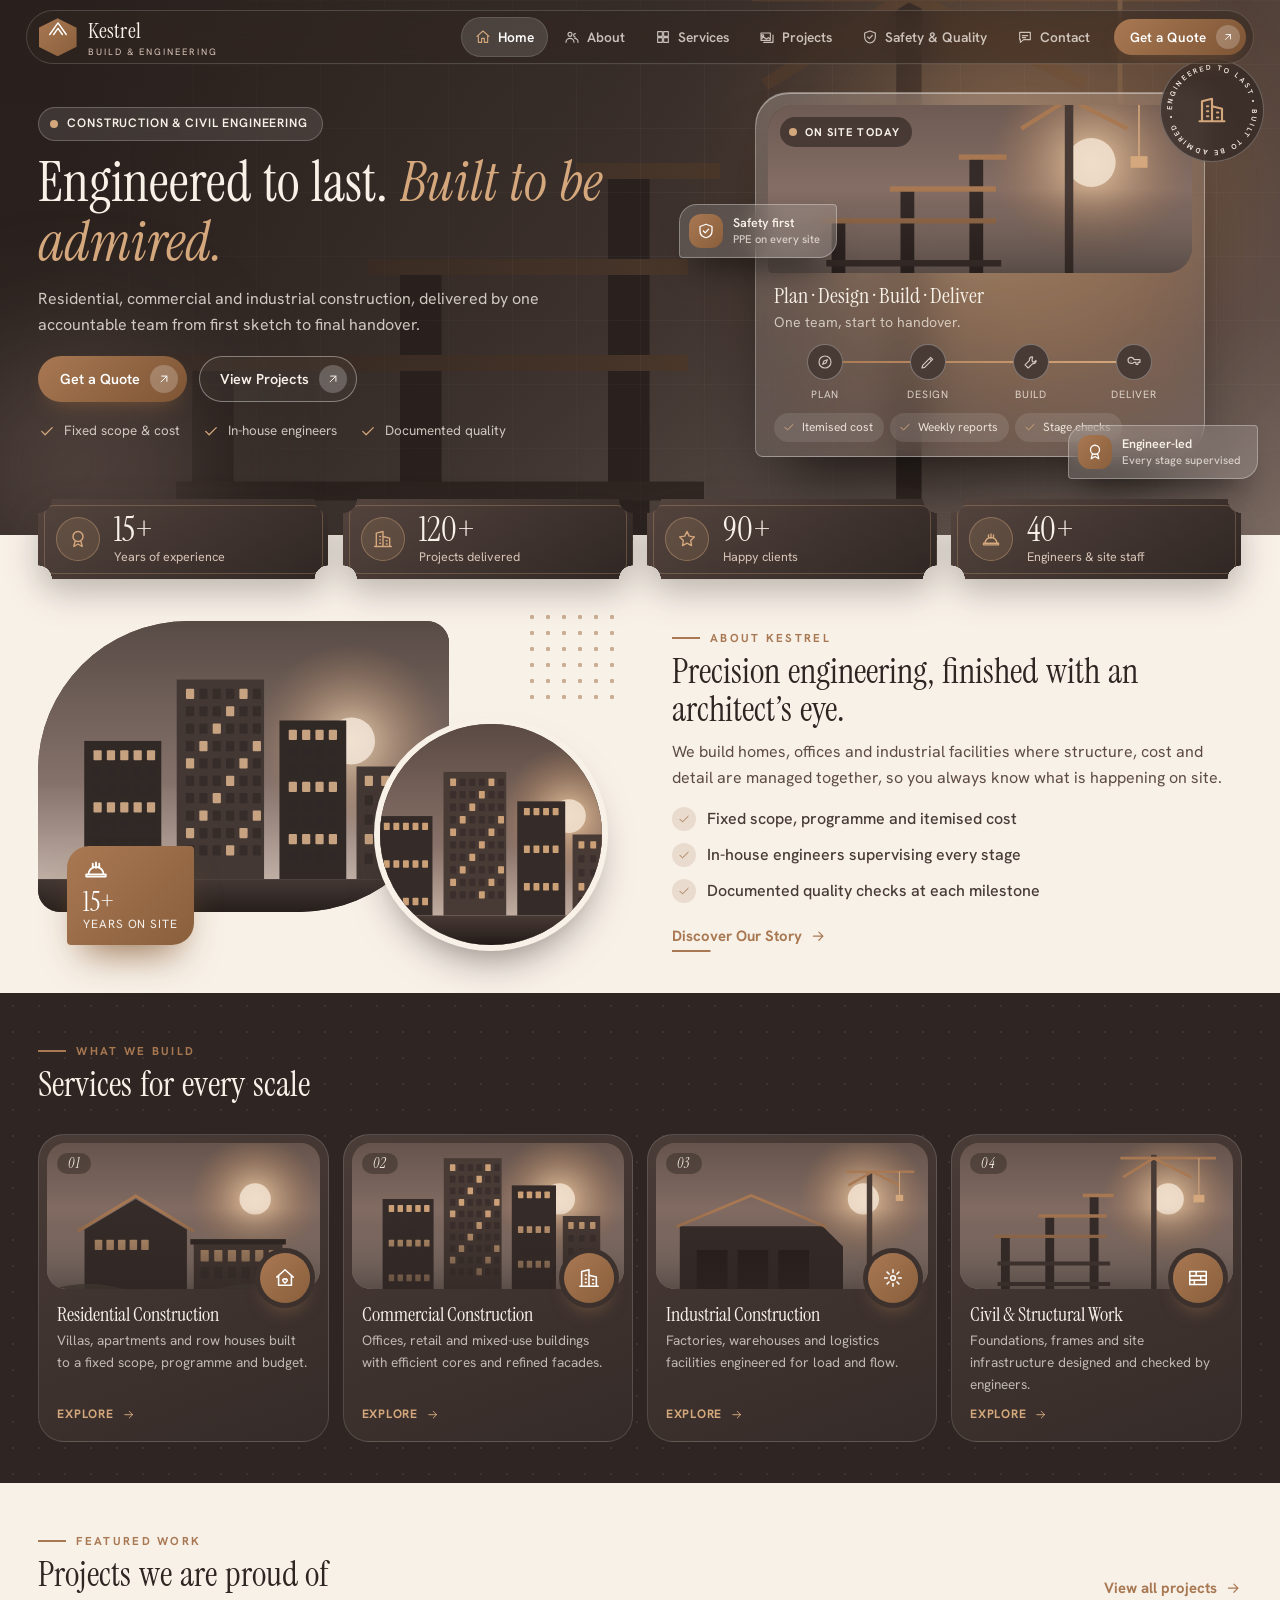
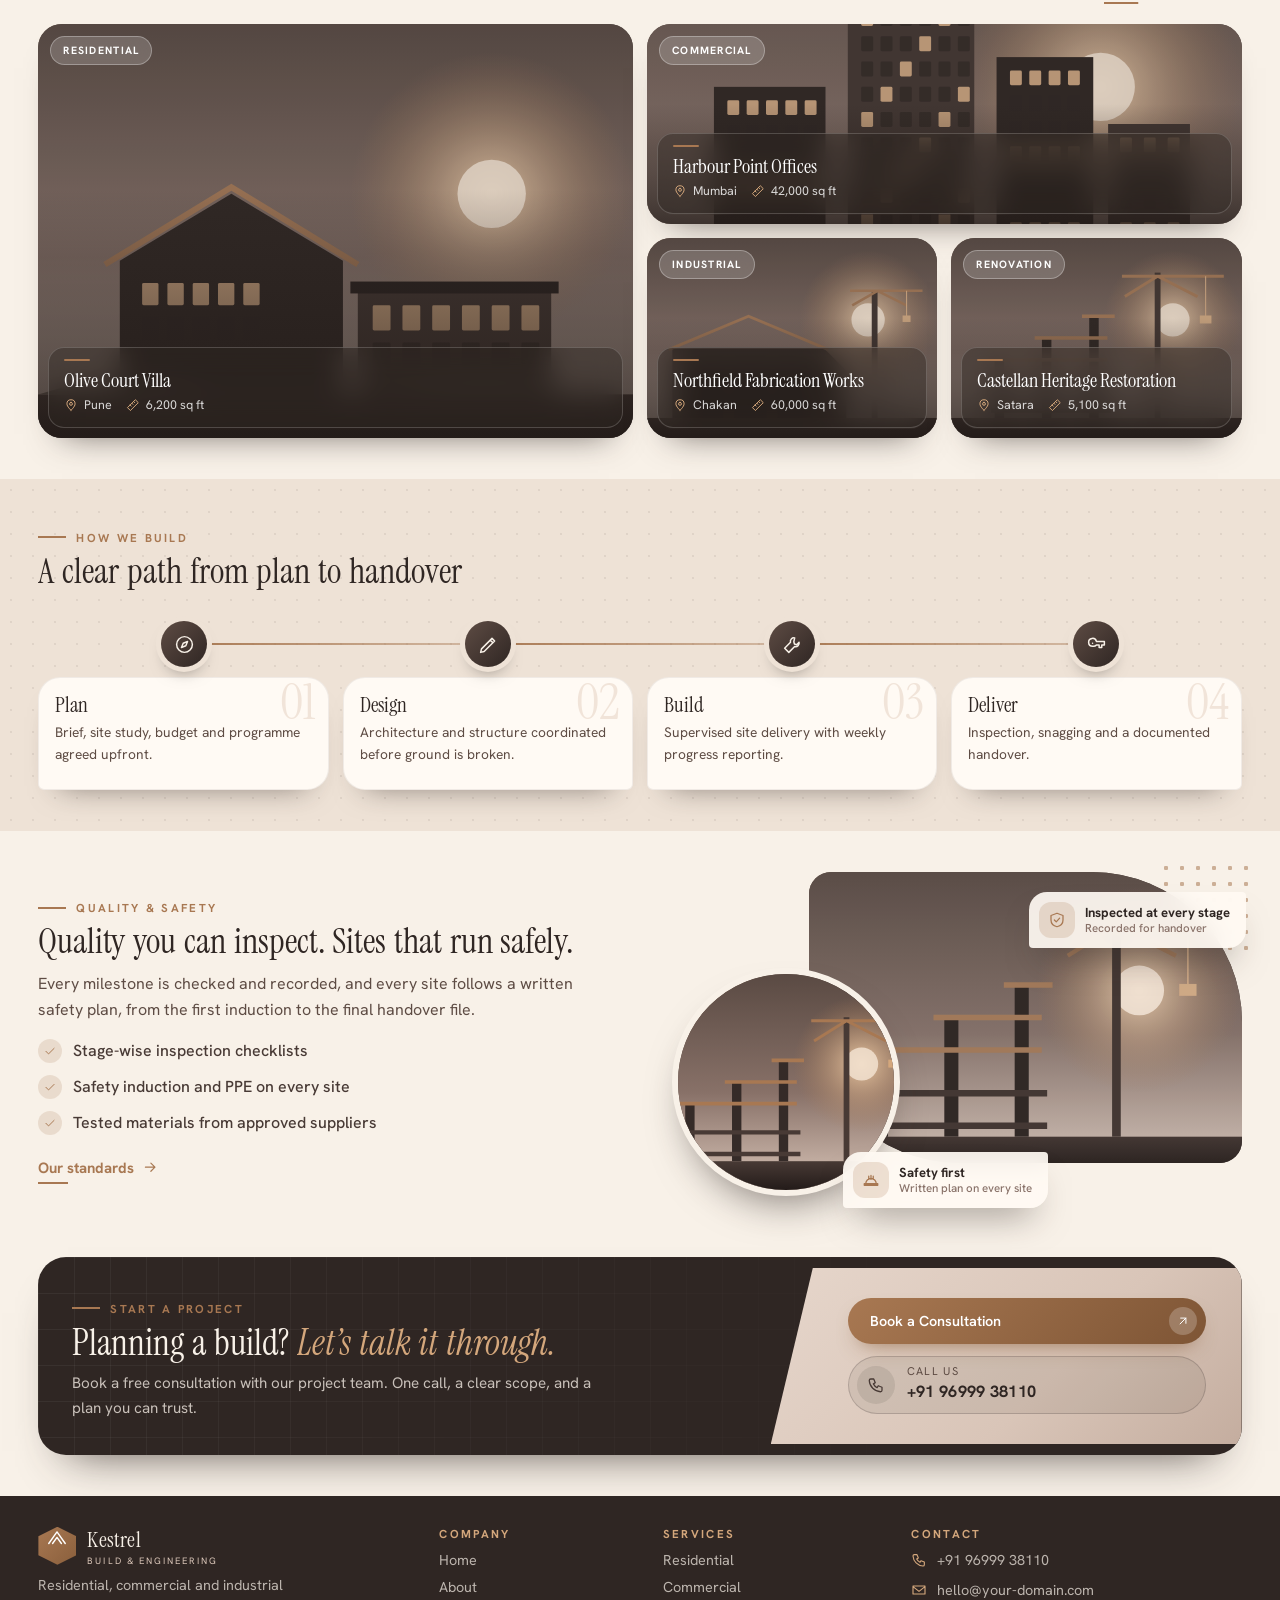
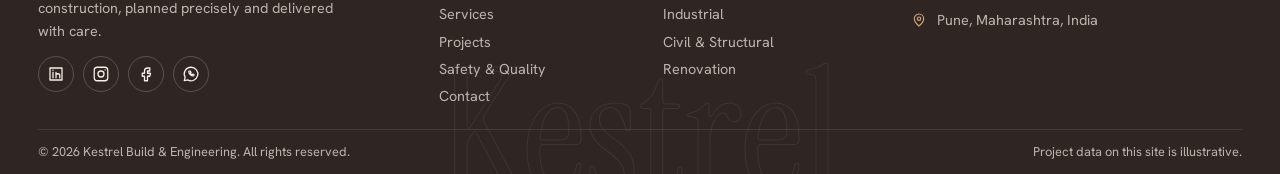
==== commit 71dc89aa: "initial commit" ====
--- a/index.html
+++ b/index.html
@@ -1,33 +1,265 @@
 <!DOCTYPE html>
-<html lang="en"><head><meta charset="utf-8"><meta name="viewport" content="width=device-width,initial-scale=1">
-<title>Premium Construction &amp; Civil Engineering | Kestrel Build &amp; Engineering</title><meta name="description" content="Kestrel Build delivers residential, commercial and industrial construction with engineering precision.">
-<meta name="theme-color" content="#2F2623"><link rel="icon" href="assets/icons/favicon.svg" type="image/svg+xml">
-<link rel="preconnect" href="https://fonts.googleapis.com"><link rel="preconnect" href="https://fonts.gstatic.com" crossorigin>
-<link href="https://fonts.googleapis.com/css2?family=Hanken+Grotesk:wght@400;500;600;700&amp;family=Instrument+Serif:ital@0;1&amp;display=swap" rel="stylesheet">
-<link rel="stylesheet" href="css/style.css"><link rel="stylesheet" href="css/responsive.css"></head>
-<body data-page="index"><div id="site-header"></div><main id="main">
-<section class="hero"><div class="hero-bg bp" data-drift><img data-ld src="https://images.unsplash.com/photo-1541888946425-d81bb19240f5?auto=format&fit=crop&w=1800&q=80" alt="Construction site with a crane at dusk" fetchpriority="high"></div><i class="orb o1"></i><i class="orb o2"></i>
-<div class="w hero-g"><div class="hero-tx"><span class="pill"><i class="dot"></i>Construction &amp; Civil Engineering</span>
-<h1 data-split>Engineered to last. <em>Built to be admired.</em></h1>
-<p>Residential, commercial and industrial construction, delivered by one accountable team from first sketch to final handover.</p>
-<div class="row"><a class="btn" href="contact.html">Get a Quote <i class="bi bi-arrow-up-right"></i></a><a class="btn o" href="projects.html">View Projects <i class="bi bi-arrow-up-right"></i></a></div>
-<ul class="hl"><li><i class="bi bi-check2"></i>Fixed scope &amp; cost</li><li><i class="bi bi-check2"></i>In-house engineers</li><li><i class="bi bi-check2"></i>Documented quality</li></ul></div>
-<div class="hv"><div class="ring"><svg class="t" viewBox="0 0 120 120" aria-hidden="true"><defs><path id="rp" d="M60,60 m-47,0 a47,47 0 1,1 94,0 a47,47 0 1,1 -94,0"/></defs><text><textPath href="#rp" textLength="290">ENGINEERED TO LAST • BUILT TO BE ADMIRED •</textPath></text></svg><i class="bi bi-buildings"></i></div>
-<aside class="hc" data-tilt><div class="hci bp"><img data-ld src="https://images.unsplash.com/photo-1581094794329-c8112a89af12?auto=format&fit=crop&w=800&q=80" alt="Engineers reviewing plans on site" class="fill"><span class="live"><i class="dot"></i>On site today</span></div>
-<div class="hcb"><h3>Plan &middot; Design &middot; Build &middot; Deliver</h3><p>One team, start to handover.</p>
-<div class="trk"><span><i class="bi bi-compass"></i>Plan</span><span><i class="bi bi-pencil-ruler"></i>Design</span><span><i class="bi bi-tools"></i>Build</span><span><i class="bi bi-key"></i>Deliver</span></div>
-<ul class="chs"><li><i class="bi bi-check2"></i>Itemised cost</li><li><i class="bi bi-check2"></i>Weekly reports</li><li><i class="bi bi-check2"></i>Stage checks</li></ul></div></aside>
-<div class="fc f1"><i class="bi bi-shield-check"></i><div>Safety first<small>PPE on every site</small></div></div><div class="fc f2"><i class="bi bi-award"></i><div>Engineer-led<small>Every stage supervised</small></div></div></div></div></section>
-<section class="stats"><div class="w"><div class="sg"><div class="st" data-r><i class="bi bi-award"></i><div><b data-count="15" data-suffix="+">0</b><span>Years of experience</span></div></div><div class="st" data-r><i class="bi bi-buildings"></i><div><b data-count="120" data-suffix="+">0</b><span>Projects delivered</span></div></div><div class="st" data-r><i class="bi bi-star"></i><div><b data-count="90" data-suffix="+">0</b><span>Happy clients</span></div></div><div class="st" data-r><i class="bi bi-hard-hat"></i><div><b data-count="40" data-suffix="+">0</b><span>Engineers &amp; site staff</span></div></div></div></div></section><section class="sec"><div class="w two"><div class="cm"><div class="m bp" data-r><img data-ld src="https://images.unsplash.com/photo-1503387762-592deb58ef4e?auto=format&fit=crop&w=900&q=80" alt="Construction team reviewing a building site" loading="lazy"></div><div class="s bp" data-r><img data-ld src="https://images.unsplash.com/photo-1531834685032-c34bf0d84c77?auto=format&fit=crop&w=500&q=80" alt="Scaffolding and steel on a building site" loading="lazy"></div><div class="bdg"><i class="bi bi-hard-hat"></i><b>15+</b><small>Years on site</small></div></div>
-<div><span class="eb">About Kestrel</span><h2 data-split>Precision engineering, finished with an architect&rsquo;s eye.</h2>
-<p>We build homes, offices and industrial facilities where structure, cost and detail are managed together, so you always know what is happening on site.</p>
-<ul class="tk"><li><i class="bi bi-check2"></i> Fixed scope, programme and itemised cost</li><li><i class="bi bi-check2"></i> In-house engineers supervising every stage</li><li><i class="bi bi-check2"></i> Documented quality checks at each milestone</li></ul><a class="lnk" href="about.html">Discover Our Story <i class="bi bi-arrow-right"></i></a></div></div></section>
-<section class="sec dk"><div class="w"><div class="hd"><div><span class="eb">What we build</span><h2 data-split>Services for every scale</h2></div></div><ul class="sh"><li class="sc" data-r><a href="services.html"><span class="im bp"><img data-ld src="https://images.unsplash.com/photo-1600585154340-be6161a56a0c?auto=format&fit=crop&w=600&q=80" alt="Modern residential villa" loading="lazy"><em class="no">01</em></span><span class="ic"><i class="bi bi-house-heart"></i></span><h3>Residential Construction</h3><p>Villas, apartments and row houses built to a fixed scope, programme and budget.</p><span class="go">Explore <i class="bi bi-arrow-right"></i></span></a></li><li class="sc" data-r><a href="services.html"><span class="im bp"><img data-ld src="https://images.unsplash.com/photo-1486406146926-c627a92ad1ab?auto=format&fit=crop&w=600&q=80" alt="Glass commercial towers" loading="lazy"><em class="no">02</em></span><span class="ic"><i class="bi bi-buildings"></i></span><h3>Commercial Construction</h3><p>Offices, retail and mixed-use buildings with efficient cores and refined facades.</p><span class="go">Explore <i class="bi bi-arrow-right"></i></span></a></li><li class="sc" data-r><a href="services.html"><span class="im bp"><img data-ld src="https://images.unsplash.com/photo-1565008447742-97f6f38c985c?auto=format&fit=crop&w=600&q=80" alt="Industrial steel structure" loading="lazy"><em class="no">03</em></span><span class="ic"><i class="bi bi-gear-wide-connected"></i></span><h3>Industrial Construction</h3><p>Factories, warehouses and logistics facilities engineered for load and flow.</p><span class="go">Explore <i class="bi bi-arrow-right"></i></span></a></li><li class="sc" data-r><a href="services.html"><span class="im bp"><img data-ld src="https://images.unsplash.com/photo-1504307651254-35680f356dfd?auto=format&fit=crop&w=600&q=80" alt="Civil works on site" loading="lazy"><em class="no">04</em></span><span class="ic"><i class="bi bi-bricks"></i></span><h3>Civil & Structural Work</h3><p>Foundations, frames and site infrastructure designed and checked by engineers.</p><span class="go">Explore <i class="bi bi-arrow-right"></i></span></a></li></ul></div></section><section class="sec"><div class="w"><div class="hd"><div><span class="eb">Featured work</span><h2 data-split>Projects we are proud of</h2></div><a class="lnk" href="projects.html">View all projects <i class="bi bi-arrow-right"></i></a></div><div class="pf" id="pfeat"></div></div></section><section class="sec band2"><div class="w"><div class="hd"><div><span class="eb">How we build</span><h2 data-split>A clear path from plan to handover</h2></div></div><div class="flow" style="--n:4"><div class="fs" style="--i:0"><div class="nm"><i class="bi bi-compass"></i></div><div class="fcd sp"><span class="big">01</span><h3>Plan</h3><p>Brief, site study, budget and programme agreed upfront.</p></div></div><div class="fs" style="--i:1"><div class="nm"><i class="bi bi-pencil-ruler"></i></div><div class="fcd sp"><span class="big">02</span><h3>Design</h3><p>Architecture and structure coordinated before ground is broken.</p></div></div><div class="fs" style="--i:2"><div class="nm"><i class="bi bi-tools"></i></div><div class="fcd sp"><span class="big">03</span><h3>Build</h3><p>Supervised site delivery with weekly progress reporting.</p></div></div><div class="fs end" style="--i:3"><div class="nm"><i class="bi bi-key"></i></div><div class="fcd sp"><span class="big">04</span><h3>Deliver</h3><p>Inspection, snagging and a documented handover.</p></div></div></div></div></section><section class="sec"><div class="w two"><div><span class="eb">Quality &amp; safety</span><h2 data-split>Quality you can inspect. Sites that run safely.</h2>
-<p>Every milestone is checked and recorded, and every site follows a written safety plan, from the first induction to the final handover file.</p>
-<ul class="tk"><li><i class="bi bi-check2"></i> Stage-wise inspection checklists</li><li><i class="bi bi-check2"></i> Safety induction and PPE on every site</li><li><i class="bi bi-check2"></i> Tested materials from approved suppliers</li></ul><a class="lnk" href="safety-quality.html">Our standards <i class="bi bi-arrow-right"></i></a></div>
-<div class="cm v4"><div class="m bp" data-r><img data-ld src="https://images.unsplash.com/photo-1534237710431-e2fc698436d0?auto=format&fit=crop&w=900&q=80" alt="Site worker in a safety helmet" loading="lazy"></div><div class="s bp" data-r><img data-ld src="https://images.unsplash.com/photo-1581091226825-a6a2a5aee158?auto=format&fit=crop&w=500&q=80" alt="Technician checking materials" loading="lazy"></div><div class="fchip" style="right:-4px;top:6%"><i class="bi bi-shield-check"></i><div>Inspected at every stage<small>Recorded for handover</small></div></div><div class="fchip" style="left:30%;bottom:-6px;animation-delay:-3s"><i class="bi bi-hard-hat"></i><div>Safety first<small>Written plan on every site</small></div></div></div></div></section>
-<div data-cta></div>
-<dialog class="pm" id="pm" aria-labelledby="pm-t"><div class="pm-in"><button class="x" id="pm-x" aria-label="Close project details"><i class="bi bi-x-lg"></i></button><div class="im bp"><img id="pm-img" src="assets/images/placeholder.svg" alt=""><span class="ct" id="pm-c2"></span></div><div class="pm-tx"><span class="eb in" id="pm-c"></span><h2 id="pm-t"></h2><p id="pm-d"></p><div class="tls"><div class="tl"><i class="bi bi-geo-alt"></i><span>Location<b id="pm-l"></b></span></div><div class="tl"><i class="bi bi-rulers"></i><span>Built area<b id="pm-a"></b></span></div><div class="tl"><i class="bi bi-hard-hat"></i><span>Scope of work<b id="pm-s"></b></span></div></div><a class="btn" href="contact.html">Discuss a Similar Project <i class="bi bi-arrow-up-right"></i></a></div></div></dialog></main><div id="site-footer"></div>
-<script src="js/main.js"></script>
-<script src="js/projects.js"></script>
-</body></html>
+<html lang="en">
+
+<head>
+    <meta charset="utf-8">
+    <meta name="viewport" content="width=device-width,initial-scale=1">
+    <title>Premium Construction &amp; Civil Engineering | Kestrel Build &amp; Engineering</title>
+    <meta name="description"
+        content="Kestrel Build delivers residential, commercial and industrial construction with engineering precision.">
+    <meta name="theme-color" content="#2F2623">
+    <link rel="icon" href="assets/icons/favicon.svg" type="image/svg+xml">
+    <link rel="preconnect" href="https://fonts.googleapis.com">
+    <link rel="preconnect" href="https://fonts.gstatic.com" crossorigin>
+    <link
+        href="https://fonts.googleapis.com/css2?family=Hanken+Grotesk:wght@400;500;600;700&amp;family=Instrument+Serif:ital@0;1&amp;display=swap"
+        rel="stylesheet">
+    <link rel="stylesheet" href="css/style.css">
+    <link rel="stylesheet" href="css/responsive.css">
+</head>
+
+<body data-page="index">
+    <div id="site-header"></div>
+    <main id="main">
+        <section class="hero">
+            <div class="hero-bg bp" data-drift><img data-ld
+                    src="https://images.unsplash.com/photo-1541888946425-d81bb19240f5?auto=format&fit=crop&w=1800&q=80"
+                    alt="Construction site with a crane at dusk" fetchpriority="high"></div><i class="orb o1"></i><i
+                class="orb o2"></i>
+            <div class="w hero-g">
+                <div class="hero-tx"><span class="pill"><i class="dot"></i>Construction &amp; Civil Engineering</span>
+                    <h1 data-split>Engineered to last. <em>Built to be admired.</em></h1>
+                    <p>Residential, commercial and industrial construction, delivered by one accountable team from first
+                        sketch to final handover.</p>
+                    <div class="row"><a class="btn" href="contact.html">Get a Quote <i
+                                class="bi bi-arrow-up-right"></i></a><a class="btn o" href="projects.html">View Projects
+                            <i class="bi bi-arrow-up-right"></i></a></div>
+                    <ul class="hl">
+                        <li><i class="bi bi-check2"></i>Fixed scope &amp; cost</li>
+                        <li><i class="bi bi-check2"></i>In-house engineers</li>
+                        <li><i class="bi bi-check2"></i>Documented quality</li>
+                    </ul>
+                </div>
+                <div class="hv">
+                    <div class="ring"><svg class="t" viewBox="0 0 120 120" aria-hidden="true">
+                            <defs>
+                                <path id="rp" d="M60,60 m-47,0 a47,47 0 1,1 94,0 a47,47 0 1,1 -94,0" />
+                            </defs><text>
+                                <textPath href="#rp" textLength="290">ENGINEERED TO LAST • BUILT TO BE ADMIRED •
+                                </textPath>
+                            </text>
+                        </svg><i class="bi bi-buildings"></i></div>
+                    <aside class="hc" data-tilt>
+                        <div class="hci bp"><img data-ld
+                                src="https://images.unsplash.com/photo-1581094794329-c8112a89af12?auto=format&fit=crop&w=800&q=80"
+                                alt="Engineers reviewing plans on site" class="fill"><span class="live"><i
+                                    class="dot"></i>On site today</span></div>
+                        <div class="hcb">
+                            <h3>Plan &middot; Design &middot; Build &middot; Deliver</h3>
+                            <p>One team, start to handover.</p>
+                            <div class="trk"><span><i class="bi bi-compass"></i>Plan</span><span><i
+                                        class="bi bi-pencil-ruler"></i>Design</span><span><i
+                                        class="bi bi-tools"></i>Build</span><span><i
+                                        class="bi bi-key"></i>Deliver</span></div>
+                            <ul class="chs">
+                                <li><i class="bi bi-check2"></i>Itemised cost</li>
+                                <li><i class="bi bi-check2"></i>Weekly reports</li>
+                                <li><i class="bi bi-check2"></i>Stage checks</li>
+                            </ul>
+                        </div>
+                    </aside>
+                    <div class="fc f1"><i class="bi bi-shield-check"></i>
+                        <div>Safety first<small>PPE on every site</small></div>
+                    </div>
+                    <div class="fc f2"><i class="bi bi-award"></i>
+                        <div>Engineer-led<small>Every stage supervised</small></div>
+                    </div>
+                </div>
+            </div>
+        </section>
+        <section class="stats">
+            <div class="w">
+                <div class="sg">
+                    <div class="st" data-r><i class="bi bi-award"></i>
+                        <div><b data-count="15" data-suffix="+">0</b><span>Years of experience</span></div>
+                    </div>
+                    <div class="st" data-r><i class="bi bi-buildings"></i>
+                        <div><b data-count="120" data-suffix="+">0</b><span>Projects delivered</span></div>
+                    </div>
+                    <div class="st" data-r><i class="bi bi-star"></i>
+                        <div><b data-count="90" data-suffix="+">0</b><span>Happy clients</span></div>
+                    </div>
+                    <div class="st" data-r><i class="bi bi-hard-hat"></i>
+                        <div><b data-count="40" data-suffix="+">0</b><span>Engineers &amp; site staff</span></div>
+                    </div>
+                </div>
+            </div>
+        </section>
+        <section class="sec">
+            <div class="w two">
+                <div class="cm">
+                    <div class="m bp" data-r><img data-ld
+                            src="https://images.unsplash.com/photo-1503387762-592deb58ef4e?auto=format&fit=crop&w=900&q=80"
+                            alt="Construction team reviewing a building site" loading="lazy"></div>
+                    <div class="s bp" data-r><img data-ld
+                            src="https://images.unsplash.com/photo-1531834685032-c34bf0d84c77?auto=format&fit=crop&w=500&q=80"
+                            alt="Scaffolding and steel on a building site" loading="lazy"></div>
+                    <div class="bdg"><i class="bi bi-hard-hat"></i><b>15+</b><small>Years on site</small></div>
+                </div>
+                <div><span class="eb">About Kestrel</span>
+                    <h2 data-split>Precision engineering, finished with an architect&rsquo;s eye.</h2>
+                    <p>We build homes, offices and industrial facilities where structure, cost and detail are managed
+                        together, so you always know what is happening on site.</p>
+                    <ul class="tk">
+                        <li><i class="bi bi-check2"></i> Fixed scope, programme and itemised cost</li>
+                        <li><i class="bi bi-check2"></i> In-house engineers supervising every stage</li>
+                        <li><i class="bi bi-check2"></i> Documented quality checks at each milestone</li>
+                    </ul><a class="lnk" href="about.html">Discover Our Story <i class="bi bi-arrow-right"></i></a>
+                </div>
+            </div>
+        </section>
+        <section class="sec dk">
+            <div class="w">
+                <div class="hd">
+                    <div><span class="eb">What we build</span>
+                        <h2 data-split>Services for every scale</h2>
+                    </div>
+                </div>
+                <ul class="sh">
+                    <li class="sc" data-r><a href="services.html"><span class="im bp"><img data-ld
+                                    src="https://images.unsplash.com/photo-1600585154340-be6161a56a0c?auto=format&fit=crop&w=600&q=80"
+                                    alt="Modern residential villa" loading="lazy"><em class="no">01</em></span><span
+                                class="ic"><i class="bi bi-house-heart"></i></span>
+                            <h3>Residential Construction</h3>
+                            <p>Villas, apartments and row houses built to a fixed scope, programme and budget.</p><span
+                                class="go">Explore <i class="bi bi-arrow-right"></i></span>
+                        </a></li>
+                    <li class="sc" data-r><a href="services.html"><span class="im bp"><img data-ld
+                                    src="https://images.unsplash.com/photo-1486406146926-c627a92ad1ab?auto=format&fit=crop&w=600&q=80"
+                                    alt="Glass commercial towers" loading="lazy"><em class="no">02</em></span><span
+                                class="ic"><i class="bi bi-buildings"></i></span>
+                            <h3>Commercial Construction</h3>
+                            <p>Offices, retail and mixed-use buildings with efficient cores and refined facades.</p>
+                            <span class="go">Explore <i class="bi bi-arrow-right"></i></span>
+                        </a></li>
+                    <li class="sc" data-r><a href="services.html"><span class="im bp"><img data-ld
+                                    src="https://images.unsplash.com/photo-1565008447742-97f6f38c985c?auto=format&fit=crop&w=600&q=80"
+                                    alt="Industrial steel structure" loading="lazy"><em class="no">03</em></span><span
+                                class="ic"><i class="bi bi-gear-wide-connected"></i></span>
+                            <h3>Industrial Construction</h3>
+                            <p>Factories, warehouses and logistics facilities engineered for load and flow.</p><span
+                                class="go">Explore <i class="bi bi-arrow-right"></i></span>
+                        </a></li>
+                    <li class="sc" data-r><a href="services.html"><span class="im bp"><img data-ld
+                                    src="https://images.unsplash.com/photo-1504307651254-35680f356dfd?auto=format&fit=crop&w=600&q=80"
+                                    alt="Civil works on site" loading="lazy"><em class="no">04</em></span><span
+                                class="ic"><i class="bi bi-bricks"></i></span>
+                            <h3>Civil & Structural Work</h3>
+                            <p>Foundations, frames and site infrastructure designed and checked by engineers.</p><span
+                                class="go">Explore <i class="bi bi-arrow-right"></i></span>
+                        </a></li>
+                </ul>
+            </div>
+        </section>
+        <section class="sec">
+            <div class="w">
+                <div class="hd">
+                    <div><span class="eb">Featured work</span>
+                        <h2 data-split>Projects we are proud of</h2>
+                    </div><a class="lnk" href="projects.html">View all projects <i class="bi bi-arrow-right"></i></a>
+                </div>
+                <div class="pf" id="pfeat"></div>
+            </div>
+        </section>
+        <section class="sec band2">
+            <div class="w">
+                <div class="hd">
+                    <div><span class="eb">How we build</span>
+                        <h2 data-split>A clear path from plan to handover</h2>
+                    </div>
+                </div>
+                <div class="flow" style="--n:4">
+                    <div class="fs" style="--i:0">
+                        <div class="nm"><i class="bi bi-compass"></i></div>
+                        <div class="fcd sp"><span class="big">01</span>
+                            <h3>Plan</h3>
+                            <p>Brief, site study, budget and programme agreed upfront.</p>
+                        </div>
+                    </div>
+                    <div class="fs" style="--i:1">
+                        <div class="nm"><i class="bi bi-pencil-ruler"></i></div>
+                        <div class="fcd sp"><span class="big">02</span>
+                            <h3>Design</h3>
+                            <p>Architecture and structure coordinated before ground is broken.</p>
+                        </div>
+                    </div>
+                    <div class="fs" style="--i:2">
+                        <div class="nm"><i class="bi bi-tools"></i></div>
+                        <div class="fcd sp"><span class="big">03</span>
+                            <h3>Build</h3>
+                            <p>Supervised site delivery with weekly progress reporting.</p>
+                        </div>
+                    </div>
+                    <div class="fs end" style="--i:3">
+                        <div class="nm"><i class="bi bi-key"></i></div>
+                        <div class="fcd sp"><span class="big">04</span>
+                            <h3>Deliver</h3>
+                            <p>Inspection, snagging and a documented handover.</p>
+                        </div>
+                    </div>
+                </div>
+            </div>
+        </section>
+        <section class="sec">
+            <div class="w two">
+                <div><span class="eb">Quality &amp; safety</span>
+                    <h2 data-split>Quality you can inspect. Sites that run safely.</h2>
+                    <p>Every milestone is checked and recorded, and every site follows a written safety plan, from the
+                        first induction to the final handover file.</p>
+                    <ul class="tk">
+                        <li><i class="bi bi-check2"></i> Stage-wise inspection checklists</li>
+                        <li><i class="bi bi-check2"></i> Safety induction and PPE on every site</li>
+                        <li><i class="bi bi-check2"></i> Tested materials from approved suppliers</li>
+                    </ul><a class="lnk" href="safety-quality.html">Our standards <i class="bi bi-arrow-right"></i></a>
+                </div>
+                <div class="cm v4">
+                    <div class="m bp" data-r><img data-ld
+                            src="https://images.unsplash.com/photo-1534237710431-e2fc698436d0?auto=format&fit=crop&w=900&q=80"
+                            alt="Site worker in a safety helmet" loading="lazy"></div>
+                    <div class="s bp" data-r><img data-ld
+                            src="https://images.unsplash.com/photo-1581091226825-a6a2a5aee158?auto=format&fit=crop&w=500&q=80"
+                            alt="Technician checking materials" loading="lazy"></div>
+                    <div class="fchip" style="right:-4px;top:6%"><i class="bi bi-shield-check"></i>
+                        <div>Inspected at every stage<small>Recorded for handover</small></div>
+                    </div>
+                    <div class="fchip" style="left:30%;bottom:-6px;animation-delay:-3s"><i class="bi bi-hard-hat"></i>
+                        <div>Safety first<small>Written plan on every site</small></div>
+                    </div>
+                </div>
+            </div>
+        </section>
+        <div data-cta></div>
+        <dialog class="pm" id="pm" aria-labelledby="pm-t">
+            <div class="pm-in"><button class="x" id="pm-x" aria-label="Close project details"><i
+                        class="bi bi-x-lg"></i></button>
+                <div class="im bp"><img id="pm-img" src="assets/images/placeholder.svg" alt=""><span class="ct"
+                        id="pm-c2"></span></div>
+                <div class="pm-tx"><span class="eb in" id="pm-c"></span>
+                    <h2 id="pm-t"></h2>
+                    <p id="pm-d"></p>
+                    <div class="tls">
+                        <div class="tl"><i class="bi bi-geo-alt"></i><span>Location<b id="pm-l"></b></span></div>
+                        <div class="tl"><i class="bi bi-rulers"></i><span>Built area<b id="pm-a"></b></span></div>
+                        <div class="tl"><i class="bi bi-hard-hat"></i><span>Scope of work<b id="pm-s"></b></span></div>
+                    </div><a class="btn" href="contact.html">Discuss a Similar Project <i
+                            class="bi bi-arrow-up-right"></i></a>
+                </div>
+            </div>
+        </dialog>
+    </main>
+    <div id="site-footer"></div>
+    <script src="js/main.js"></script>
+    <script src="js/projects.js"></script>
+</body>
+
+</html>
